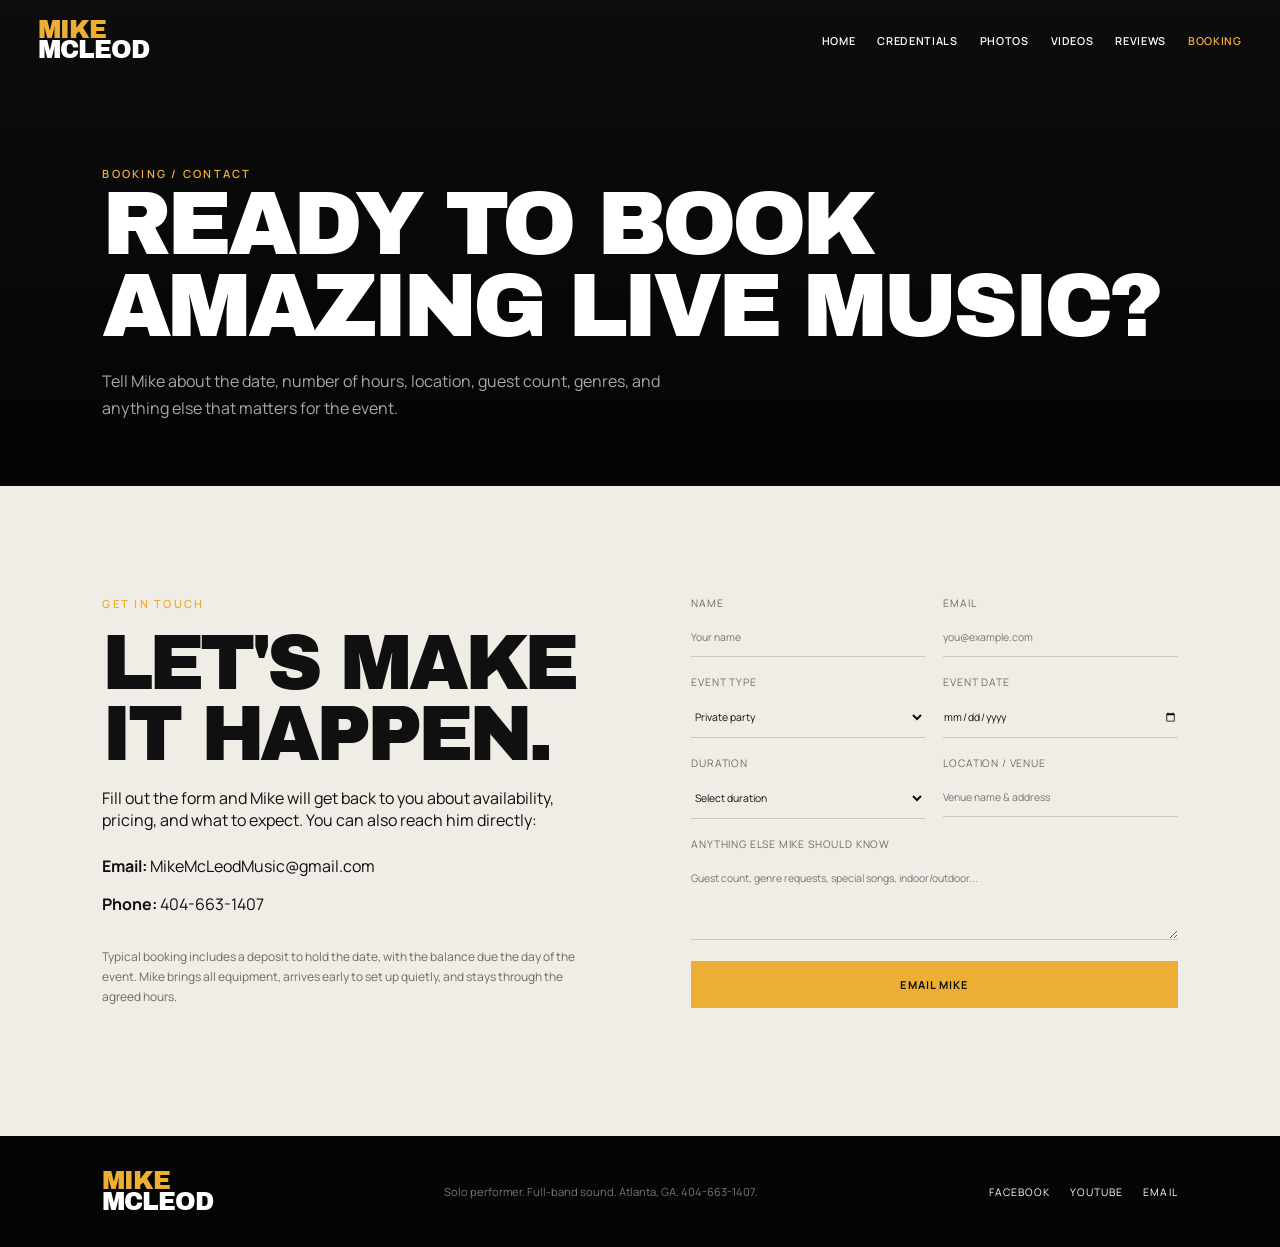
==== booking.html @ 727ded47 "Initial commit — Mike McLeod Music demo site Multi-page static site: Home, Credentials, Photos, Vide" ====
<!DOCTYPE html>
<html lang="en">
<head>
  <meta charset="UTF-8">
  <meta name="viewport" content="width=device-width, initial-scale=1.0">
  <meta name="description" content="Book Mike McLeod Music for your Atlanta wedding, private party, corporate event, or venue performance. Contact Mike directly to check availability.">
  <title>Booking | Mike McLeod Music</title>
  <link rel="preconnect" href="https://fonts.googleapis.com">
  <link rel="preconnect" href="https://fonts.gstatic.com" crossorigin>
  <link href="https://fonts.googleapis.com/css2?family=Archivo+Black&family=Manrope:wght@400;500;600;700&display=swap" rel="stylesheet">
  <link rel="stylesheet" href="styles.css">
</head>
<body>
  <header class="site-header">
    <a class="logo" href="index.html"><span>Mike</span> McLeod</a>
    <button class="menu-button" type="button" aria-label="Open menu" aria-expanded="false">
      <span></span><span></span><span></span>
    </button>
    <nav>
      <a href="index.html">Home</a>
      <a href="credentials.html">Credentials</a>
      <a href="photos.html">Photos</a>
      <a href="videos.html">Videos</a>
      <a href="reviews.html">Reviews</a>
      <a class="nav-cta" href="booking.html">Booking</a>
    </nav>
  </header>

  <main>
    <div class="page-hero" style="background-image: linear-gradient(to bottom, rgba(0,0,0,0.2) 0%, rgba(0,0,0,0.75) 100%), url('https://mikemcleodmusic.com/wp-content/uploads/2023/11/main.jpg'); background-size: cover; background-position: center 20%;">
      <p class="eyebrow">Booking / Contact</p>
      <h1>Ready to book amazing live music?</h1>
      <p>Tell Mike about the date, number of hours, location, guest count, genres, and anything else that matters for the event.</p>
    </div>

    <section class="booking section" id="booking">
      <div>
        <p class="eyebrow">Get in touch</p>
        <h2>Let's make it happen.</h2>
        <p>Fill out the form and Mike will get back to you about availability, pricing, and what to expect. You can also reach him directly:</p>
        <p style="margin-top:24px;"><strong>Email:</strong> <a href="mailto:MikeMcLeodMusic@gmail.com">MikeMcLeodMusic@gmail.com</a></p>
        <p><strong>Phone:</strong> <a href="tel:4046631407">404-663-1407</a></p>
        <p style="margin-top:32px;color:var(--muted);font-size:.75rem;line-height:1.7;">Typical booking includes a deposit to hold the date, with the balance due the day of the event. Mike brings all equipment, arrives early to set up quietly, and stays through the agreed hours.</p>
      </div>
      <form>
        <label>Name<input required type="text" placeholder="Your name"></label>
        <label>Email<input required type="email" placeholder="you@example.com"></label>
        <label>Event type<select><option>Private party</option><option>Wedding</option><option>Corporate event</option><option>Venue performance</option><option>Other</option></select></label>
        <label>Event date<input type="date"></label>
        <label>Duration<select><option value="">Select duration</option><option>1 hour</option><option>2 hours</option><option>3 hours</option><option>4 hours</option><option>5 hours</option><option>6+ hours</option></select></label>
        <label>Location / Venue<input type="text" placeholder="Venue name &amp; address"></label>
        <label class="full">Anything else Mike should know<textarea rows="4" placeholder="Guest count, genre requests, special songs, indoor/outdoor..."></textarea></label>
        <button class="button primary full" type="submit">Email Mike</button>
        <p class="form-message full" aria-live="polite"></p>
      </form>
    </section>
  </main>

  <footer>
    <a class="logo" href="index.html"><span>Mike</span> McLeod</a>
    <p>Solo performer. Full-band sound. Atlanta, GA. 404-663-1407.</p>
    <div><a href="http://facebook.com/MikeMcLeodMusic" target="_blank" rel="noreferrer">Facebook</a><a href="http://www.youtube.com/@MikeMcLeodMusic" target="_blank" rel="noreferrer">YouTube</a><a href="mailto:MikeMcLeodMusic@gmail.com">Email</a></div>
  </footer>
  <script src="script.js"></script>
</body>
</html>
---- styles.css ----
:root {
  --cream: #f0ede7;
  --paper: #f8f6f1;
  --ink: #101010;
  --muted: #6d6b67;
  --rust: #edae36;
  --line: rgba(16, 16, 16, 0.16);
}

* { box-sizing: border-box; }
html { scroll-behavior: auto; }
body { margin: 0; color: var(--ink); background: var(--paper); font-family: "Manrope", sans-serif; }
a { color: inherit; text-decoration: none; }
button, input, select, textarea { font: inherit; }
h1, h2, .logo, .album-title, .release-copy h2 { font-family: "Archivo Black", sans-serif; font-weight: 400; text-transform: uppercase; }
h3 { font-family: "Manrope", sans-serif; }
.site-header { position: fixed; z-index: 100; top: 0; left: 0; width: 100%; display: flex; align-items: center; justify-content: space-between; padding: 20px 3vw; color: white; transition: background-color .3s ease, padding .3s ease, backdrop-filter .3s ease; }
.site-header.scrolled { background: rgba(10,10,10,.95); backdrop-filter: blur(12px); padding-top: 13px; padding-bottom: 13px; }
.logo { display: flex; flex-direction: column; font-size: 1.55rem; line-height: .82; letter-spacing: -.04em; }
.logo span { color: var(--rust); }
nav { display: flex; align-items: center; flex-wrap: nowrap; gap: 22px; font-size: .68rem; font-weight: 600; letter-spacing: .06em; text-transform: uppercase; }
.nav-cta { color: var(--rust); }
.site-header nav a.active { color: var(--rust) !important; border-bottom: 2px solid var(--rust); padding-bottom: 2px; }
.menu-button { display: none; padding: 6px; border: 0; background: none; }
.menu-button span { display: block; width: 24px; height: 1px; margin: 5px; background: white; }
.hero { min-height: 100vh; position: relative; display: flex; align-items: end; padding: 140px 5vw 80px; overflow: hidden; color: white; background: #0b0b0b; }
.hero-video { position: absolute; z-index: 0; inset: 0; width: 100%; height: 100%; object-fit: cover; object-position: center; }
.hero-youtube { position: absolute; z-index: 0; top: 50%; left: 50%; width: 100vw; height: 56.25vw; min-width: 177.78vh; min-height: 100vh; border: 0; transform: translate(-50%, -50%); pointer-events: none; }
.hero-overlay { position: absolute; z-index: 1; inset: 0; background: linear-gradient(0deg, rgba(0,0,0,.82) 0%, rgba(0,0,0,.32) 50%, rgba(0,0,0,.55) 100%); pointer-events: none; }
.hero-content { position: relative; z-index: 2; max-width: 680px; }
.hero-wordmark { position: absolute; z-index: 2; top: 96px; left: 50%; display: flex; align-items: baseline; color: var(--rust); font-family: "Archivo Black", sans-serif; font-size: clamp(3.2rem, 8.5vw, 8.4rem); line-height: .75; letter-spacing: -.08em; text-transform: uppercase; transform: translateX(-50%); white-space: nowrap; }
.hero-wordmark span { color: #f5e496; font-size: .55em; transform: translateY(-.55em); }
.hero-wordmark strong { font-weight: 400; }
.eyebrow { margin: 0 0 18px; color: var(--rust); font-size: .7rem; font-weight: 600; letter-spacing: .2em; text-transform: uppercase; }
.hero .eyebrow { color: var(--rust); }
h1 { max-width: 650px; margin: 0 0 24px; font-size: clamp(2.8rem, 6vw, 6.3rem); line-height: .92; letter-spacing: -.055em; }
.button { display: inline-flex; justify-content: center; padding: 15px 24px; border: 1px solid transparent; cursor: pointer; text-transform: uppercase; letter-spacing: .1em; font-size: .68rem; font-weight: 700; }
.primary { color: var(--ink); background: var(--rust); }
.outline-dark { border-color: var(--ink); color: var(--ink); }
.text-link { font-size: .75rem; font-weight: 600; letter-spacing: .1em; text-transform: uppercase; }
.play-icon { display: inline-grid; width: 33px; height: 33px; margin-right: 8px; place-items: center; border: 1px solid currentColor; border-radius: 50%; font-size: .55rem; }
.scroll-hint { position: absolute; right: 4vw; bottom: 35px; color: rgba(255,255,255,.65); font-size: .65rem; letter-spacing: .18em; text-transform: uppercase; }
.scroll-hint span { margin-left: 10px; }
.section { padding: 110px 8vw; }
.release { display: grid; grid-template-columns: 1.2fr .8fr; gap: 7vw; align-items: center; background: var(--paper); }
.release-art { position: relative; min-height: 610px; overflow: hidden; background: #dedbd4; }
.album-card { position: absolute; overflow: hidden; background: #aaa; box-shadow: 0 20px 50px rgba(0,0,0,.18); }
.album-card img { width: 100%; height: 100%; object-fit: cover; filter: saturate(.7); }
.album-one { left: 5%; bottom: -5%; width: 48%; height: 72%; transform: rotate(-4deg); }
.album-two { right: 4%; top: 8%; width: 42%; height: 65%; transform: rotate(4deg); }
.album-title { position: absolute; z-index: 2; top: 35px; left: 35px; display: flex; flex-direction: column; color: var(--ink); font-size: clamp(2.7rem, 6vw, 6.2rem); line-height: .78; letter-spacing: -.08em; }
.album-title span { font-size: .4em; }
.album-title strong { color: var(--rust); font-weight: 400; }
.album-title small { margin-top: 18px; font-family: "Manrope", sans-serif; font-size: .11em; font-weight: 700; letter-spacing: .18em; text-transform: uppercase; }
.release-copy h2 { font-size: clamp(4rem, 8vw, 8rem); line-height: .82; letter-spacing: -.08em; }
.release-copy > p:not(.eyebrow) { max-width: 540px; color: var(--muted); line-height: 1.8; }
.release-actions { display: flex; gap: 10px; margin: 30px 0 55px; }
.newsletter { display: block; padding-top: 28px; border-top: 1px solid var(--line); }
.newsletter > span { display: block; font-size: 1.35rem; font-weight: 700; letter-spacing: .08em; text-transform: uppercase; }
.newsletter > p { margin: 8px 0 20px; color: var(--muted); font-size: .75rem; }
.newsletter > div { display: grid; grid-template-columns: 1fr auto; }
.newsletter input { margin: 0; padding: 13px 0; }
.newsletter button { border: 1px solid var(--rust); padding: 0 18px; color: var(--ink); background: transparent; cursor: pointer; font-size: .65rem; font-weight: 700; letter-spacing: .1em; text-transform: uppercase; }
.newsletter .newsletter-message { margin-bottom: 0; color: #96701e; }
.about { display: grid; grid-template-columns: 1fr 3fr; gap: 40px; background: var(--cream); }
.section-label { color: var(--muted); font-size: .65rem; letter-spacing: .15em; }
.about-copy { max-width: 900px; }
h2 { margin: 0; max-width: 850px; font-size: clamp(3rem, 6vw, 5.8rem); line-height: .92; letter-spacing: -.055em; }
.about-copy > p:not(.eyebrow) { max-width: 650px; margin: 30px 0; color: var(--muted); line-height: 1.85; }
.stats { display: grid; grid-template-columns: repeat(3, 1fr); margin-top: 55px; padding-top: 30px; border-top: 1px solid var(--line); gap: 20px; }
.stats strong, .stats span { display: block; }
.stats strong { font-family: "Archivo Black", sans-serif; font-size: 2.1rem; font-weight: 400; }
.stats span { color: var(--muted); font-size: .72rem; }
.setlist-section { background: var(--paper); padding: 110px 8vw; }
.setlist-header { display: flex; align-items: flex-end; justify-content: space-between; margin-bottom: 40px; }
.setlist-header h2 { font-size: clamp(1.6rem, 2.5vw, 2.4rem); }
.setlist-columns { display: grid; grid-template-columns: 1fr 1fr; gap: 0 60px; }
.setlist-group { border-top: 2px solid var(--ink); }
.setlist-genre-label { font-family: "Archivo Black", sans-serif; font-size: .62rem; letter-spacing: .16em; text-transform: uppercase; color: var(--rust); padding: 16px 0 14px; border-bottom: 1px solid var(--line); }
.setlist-rows { list-style: none; margin: 0; padding: 0; }
.setlist-rows li { display: flex; align-items: center; justify-content: space-between; gap: 16px; padding: 10px 0; border-bottom: 1px solid var(--line); transition: background .15s; }
.setlist-rows li:hover .sl-title { color: var(--rust); }
.sl-num { display: none; }
.sl-title { font-size: .84rem; font-weight: 600; color: var(--ink); transition: color .15s; }
.sl-artist { font-size: .72rem; color: var(--muted); text-align: right; flex-shrink: 0; }
.section-heading { display: flex; align-items: end; justify-content: space-between; margin-bottom: 50px; }
.track-list { border-top: 1px solid var(--line); }
.track { display: grid; grid-template-columns: auto 1fr auto; align-items: center; gap: 20px; padding: 24px 8px; border-bottom: 1px solid var(--line); }
.track-play { width: 45px; height: 45px; border: 1px solid var(--line); border-radius: 50%; background: transparent; color: var(--rust); cursor: pointer; }
.track span { color: var(--rust); font-size: .6rem; letter-spacing: .15em; text-transform: uppercase; }
.track h3 { margin: 4px 0 0; font-size: 1.15rem; text-transform: uppercase; }
.track time { color: var(--muted); font-size: .75rem; }
.track.playing { color: var(--rust); }
.track.loading { opacity: .55; }
.music-note { display: flex; align-items: baseline; gap: 18px; margin-top: 24px; color: var(--muted); font-size: .7rem; }
.music-note span { flex: 0 0 auto; color: var(--rust); font-weight: 600; letter-spacing: .12em; text-transform: uppercase; }
.music-note p { margin: 0; }
.gallery { background: var(--cream); }
.section-intro { max-width: 390px; margin: 0; color: var(--muted); font-size: .78rem; line-height: 1.8; }
.photo-grid { display: grid; grid-template-columns: repeat(4, 1fr); grid-auto-rows: 260px; gap: 12px; grid-auto-flow: dense; }
.photo-grid figure { position: relative; overflow: hidden; margin: 0; background: #d7cfc3; }
.photo-grid .photo-wide { grid-column: span 2; }
.photo-grid .photo-tall { grid-row: span 2; }
.photo-grid img { width: 100%; height: 100%; object-fit: cover; filter: saturate(.75); transition: transform .5s ease, filter .5s ease; }
.photo-grid figure:hover img { transform: scale(1.035); filter: saturate(1); }
.photo-grid figcaption { position: absolute; right: 12px; bottom: 12px; left: 12px; padding: 10px 12px; color: white; background: rgba(25,23,21,.58); backdrop-filter: blur(8px); font-size: .62rem; letter-spacing: .08em; text-transform: uppercase; }
.videos { color: white; background: #25221f; }
.videos .eyebrow { color: #e2a793; }
.video-grid { display: grid; grid-template-columns: repeat(2, 1fr); gap: 28px; }
.video-embed { position: relative; overflow: hidden; aspect-ratio: 16 / 9; margin-bottom: 18px; background: #161412; }
.video-embed iframe { position: absolute; inset: 0; width: 100%; height: 100%; border: 0; }
.video-grid span { color: #e2a793; font-size: .62rem; letter-spacing: .14em; text-transform: uppercase; }
.video-grid h3 { margin: 6px 0 0; font-size: 1.8rem; }
.video-note { margin: 30px 0 0; color: rgba(255,255,255,.5); font-size: .7rem; }
.shows { color: white; background: #101010; }
.shows .eyebrow { color: #e2a793; }
.show-list { border-top: 1px solid rgba(255,255,255,.15); }
.show-list article { display: grid; grid-template-columns: 85px 1fr auto; align-items: center; gap: 20px; padding: 26px 0; border-bottom: 1px solid rgba(255,255,255,.15); }
.show-list time { color: #e2a793; font-size: .62rem; letter-spacing: .15em; text-align: center; }
.show-list time strong { display: block; font-family: "Archivo Black", sans-serif; font-size: 2rem; font-weight: 400; line-height: .8; }
.show-list h3 { margin: 0 0 5px; font-size: 1rem; text-transform: uppercase; }
.show-list p { margin: 0; color: rgba(255,255,255,.55); font-size: .75rem; }
.show-list a { padding: 11px 18px; border: 1px solid rgba(255,255,255,.3); border-radius: 99px; font-size: .65rem; letter-spacing: .1em; text-transform: uppercase; }
.booking { display: grid; grid-template-columns: 1fr 1fr; gap: 8vw; background: var(--cream); }
.booking > div > p:last-child { max-width: 480px; color: var(--muted); line-height: 1.7; }
form { display: grid; grid-template-columns: 1fr 1fr; gap: 18px; }
label { color: var(--muted); font-size: .65rem; letter-spacing: .08em; text-transform: uppercase; }
input, select, textarea { width: 100%; margin-top: 8px; padding: 12px 0; border: 0; border-bottom: 1px solid var(--line); border-radius: 0; outline: none; background: transparent; color: var(--ink); }
textarea { resize: vertical; }
.full { grid-column: 1 / -1; }
.form-message { margin: 0; color: var(--rust); font-size: .75rem; }
footer { display: flex; align-items: center; justify-content: space-between; padding: 35px 8vw; color: white; background: #050505; }
footer p { color: rgba(255,255,255,.45); font-size: .7rem; }
footer div { display: flex; gap: 20px; font-size: .65rem; letter-spacing: .1em; text-transform: uppercase; }

/* ── Scroll reveal ──────────────────────────────────────── */
.reveal { opacity: 0; transform: translateY(30px); transition: opacity 0.65s ease, transform 0.65s ease; }
.reveal.revealed { opacity: 1; transform: translateY(0); }

/* ── Logo stagger ───────────────────────────────────────── */
.logo-cell { opacity: 0; transform: scale(0.9); transition: opacity 0.4s ease, transform 0.4s ease, box-shadow 0.3s ease; }
.logo-cell.logo-in { opacity: 1; transform: scale(1); }

/* ── Interior pages ─────────────────────────────────────── */
.page-hero { background: var(--ink); color: white; min-height: 36vh; display: flex; flex-direction: column; justify-content: flex-end; padding: 9rem 8vw 4rem; }
.page-hero .eyebrow { color: var(--rust); }
.page-hero h1 { color: white; max-width: none; margin: 0; font-size: clamp(3rem, 7vw, 7rem); }
.page-hero p { max-width: 600px; margin: 20px 0 0; color: rgba(255,255,255,.65); line-height: 1.7; }

/* ── Credentials page ───────────────────────────────────── */
.creds-logos { background: var(--paper); }
.creds-logos h2 { margin-bottom: 50px; }
.logo-grid { display: grid; grid-template-columns: repeat(5, 1fr); gap: 16px; margin-top: 50px; }
.logo-cell { display: flex; align-items: center; justify-content: center; padding: 28px 20px; background: white; border-radius: 12px; box-shadow: 0 2px 12px rgba(0,0,0,.07); text-decoration: none; }
.logo-cell:hover { box-shadow: 0 6px 24px rgba(0,0,0,.13); }
.logo-cell img { width: 100%; max-width: 150px; max-height: 80px; object-fit: contain; }
.logo-cell span { font-size: .7rem; font-weight: 700; text-align: center; color: var(--muted); line-height: 1.5; padding: 0 8px; }
.logo-grid.venues .logo-cell { padding: 18px 14px; }
.logo-grid.venues .logo-cell img { max-width: 180px; max-height: 68px; }
.logo-grid.gs .logo-cell { transition: transform .25s ease, box-shadow .25s ease; }
.logo-grid.gs .logo-cell:hover { transform: translateY(-4px); box-shadow: 0 10px 28px rgba(0,0,0,.14); }
.logo-grid.gs .logo-cell img { filter: grayscale(1); opacity: .65; transition: filter .3s ease, opacity .3s ease; }
.logo-grid.gs .logo-cell:hover img { filter: grayscale(0); opacity: 1; }
.badges { display: flex; flex-wrap: wrap; gap: 14px; margin-top: 28px; }
.badge { display: inline-flex; align-items: center; gap: 10px; padding: 14px 22px; border: 1px solid var(--line); background: var(--cream); font-size: .7rem; font-weight: 700; letter-spacing: .1em; text-transform: uppercase; color: var(--ink); }
.badge strong { color: var(--rust); }
.reviews-dark { background: #101010; color: white; }
.reviews-dark h2 { color: white; }
.reviews-dark .eyebrow { color: var(--rust); }
.review-grid { display: grid; grid-template-columns: repeat(auto-fill, minmax(320px, 1fr)); gap: 24px; margin-top: 50px; }
.review-card { padding: 34px 32px; background: rgba(255,255,255,.06); border-top: 2px solid var(--rust); }
.review-card p { margin: 0 0 22px; color: rgba(255,255,255,.78); line-height: 1.8; font-size: .9rem; }
.review-card cite { display: flex; flex-direction: column; gap: 4px; color: rgba(255,255,255,.45); font-size: .65rem; letter-spacing: .12em; text-transform: uppercase; font-style: normal; }
.review-card cite strong { color: white; font-size: .78rem; }
.stars { color: var(--rust); font-size: .85rem; margin-bottom: 16px; letter-spacing: 2px; }

@media (max-width: 780px) {
  .site-header { padding: 14px 20px; }
  .site-header .logo { display: none; }
  .menu-button { z-index: 10; width: 44px; height: 38px; display: block; padding: 7px; margin-left: auto; background: rgba(0,0,0,.45); backdrop-filter: blur(8px); }
  nav { display: none; position: absolute; top: 66px; left: 20px; right: 20px; width: auto; flex-direction: column; padding: 25px; background: #101010; z-index: 200; }
  nav.open { display: flex; }
  .hero { min-height: 92svh; padding: 140px 22px 60px; }
  .hero-content { width: 100%; min-width: 0; max-width: 100%; }
  .hero-wordmark { top: 80px; font-size: clamp(2.7rem, 13vw, 3.7rem); }
  .hero-video { width: 100%; height: 100%; object-fit: cover; object-position: center; }
  .hero-youtube { width: 177.78svh; height: 100svh; min-width: 100vw; min-height: 56.25vw; }
  h1 { max-width: 310px; font-size: 2.7rem; line-height: .93; }
  .scroll-hint { display: none; }
  .section { padding: 75px 22px; }
  .gallery { padding-top: 35px; }
  .release, .about, .booking { grid-template-columns: 1fr; }
  .setlist-section { padding: 75px 22px; }
  .setlist-header { align-items: flex-start; flex-direction: column; gap: 20px; }
  .setlist-columns { grid-template-columns: 1fr; gap: 0; }
  .setlist-group + .setlist-group { margin-top: 40px; }
  .release-art { min-height: 430px; }
  .album-title { top: 25px; left: 20px; font-size: 3.7rem; }
  .release-copy h2 { font-size: 4.4rem; }
  .release-actions { margin-bottom: 40px; }
  .section-label { display: none; }
  .stats { grid-template-columns: 1fr; }
  .section-heading { align-items: start; flex-direction: column; gap: 20px; }
  .music-note { align-items: start; flex-direction: column; gap: 7px; }
  .photo-grid { grid-template-columns: 1fr 1fr; grid-auto-rows: 190px; }
  .photo-grid .photo-wide { grid-column: span 2; }
  .photo-grid .photo-tall { grid-row: auto; }
  .video-grid { grid-template-columns: 1fr; }
  .social-icon { width: 36px; height: 36px; }
  .show-list article { grid-template-columns: 55px 1fr; }
  .show-list a { display: none; }
  form { grid-template-columns: 1fr; }
  footer { align-items: start; flex-direction: column; gap: 18px; }
  .page-hero { padding: 7rem 22px 3rem; }
  .logo-grid { grid-template-columns: repeat(3, 1fr); gap: 12px; }
  .review-grid { grid-template-columns: 1fr; }
}
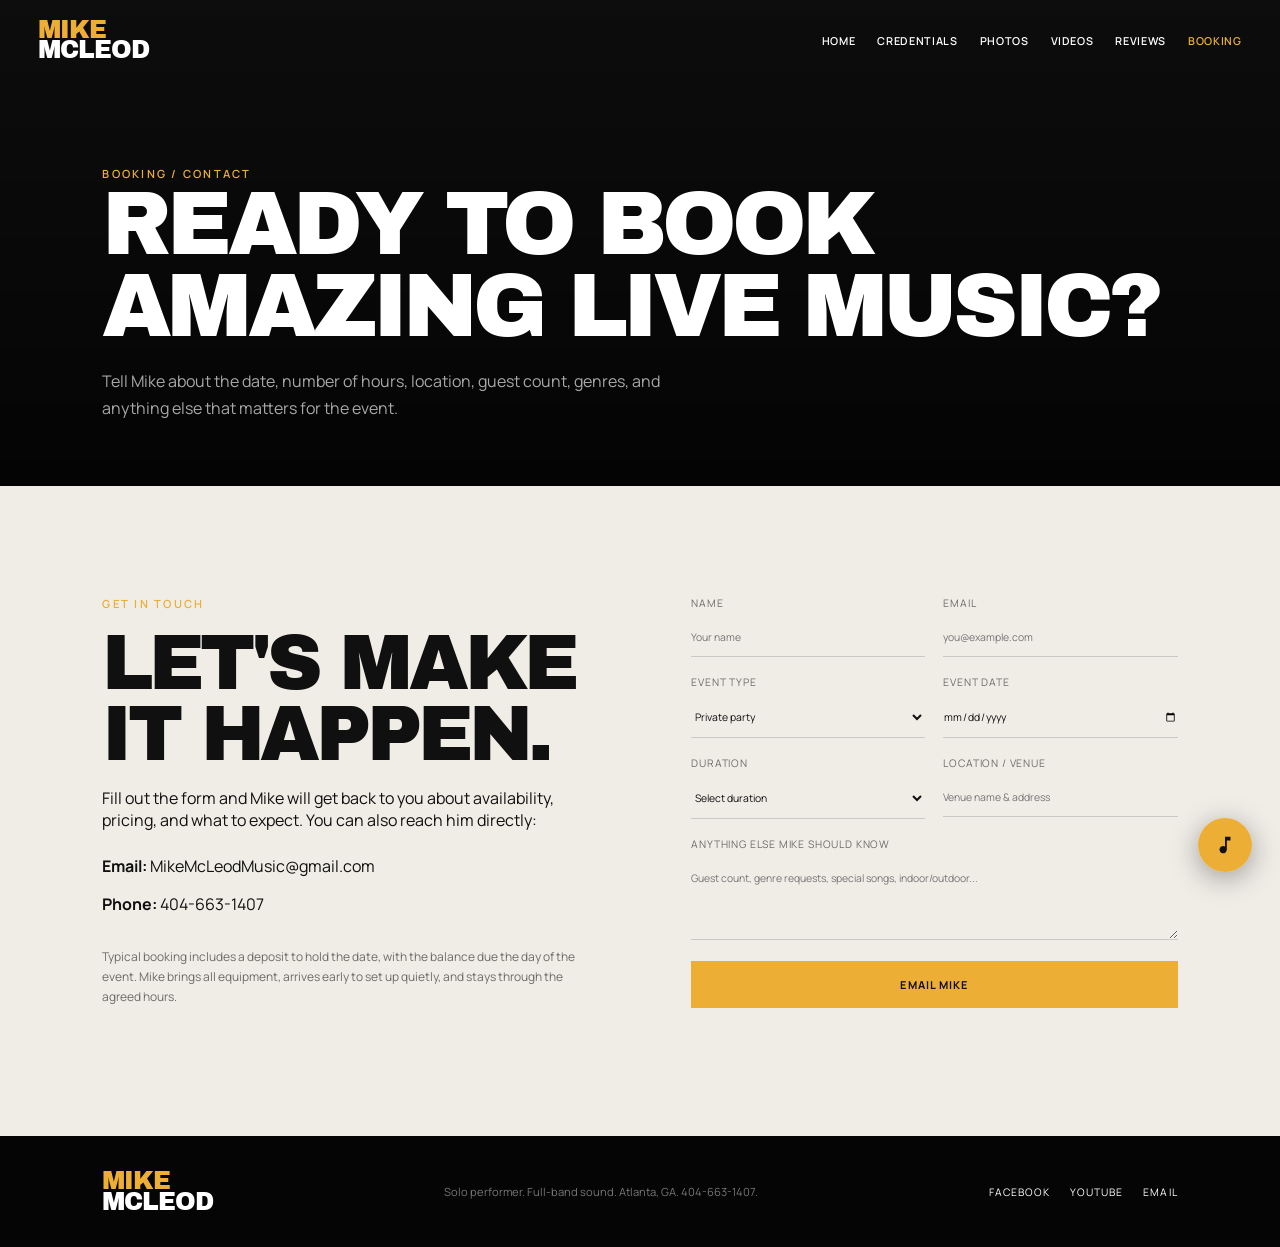
==== commit 848f1e62: "Add full SEO, mobile polish, favicon, and video CTA section - Add favicon.svg, robots.txt, and sitem" ====
--- a/booking.html
+++ b/booking.html
@@ -3,8 +3,74 @@
 <head>
   <meta charset="UTF-8">
   <meta name="viewport" content="width=device-width, initial-scale=1.0">
-  <meta name="description" content="Book Mike McLeod Music for your Atlanta wedding, private party, corporate event, or venue performance. Contact Mike directly to check availability.">
-  <title>Booking | Mike McLeod Music</title>
+  <meta name="theme-color" content="#101010">
+  <link rel="icon" type="image/svg+xml" href="favicon.svg">
+
+  <!-- Primary Meta -->
+  <title>Book Mike McLeod Music | Atlanta Event Musician</title>
+  <meta name="description" content="Book Mike McLeod for your Atlanta wedding, corporate event, or private party. Contact directly at MikeMcLeodMusic@gmail.com or call 404-663-1407 to check availability.">
+  <meta name="robots" content="index, follow">
+  <meta name="author" content="Mike McLeod">
+  <link rel="canonical" href="https://mikemcleodmusic.com/booking/">
+
+  <!-- Geo -->
+  <meta name="geo.region" content="US-GA">
+  <meta name="geo.placename" content="Atlanta, Georgia">
+
+  <!-- Open Graph -->
+  <meta property="og:type" content="website">
+  <meta property="og:site_name" content="Mike McLeod Music">
+  <meta property="og:locale" content="en_US">
+  <meta property="og:url" content="https://mikemcleodmusic.com/booking/">
+  <meta property="og:title" content="Book Mike McLeod Music | Atlanta Event Musician">
+  <meta property="og:description" content="Book live music for your Atlanta wedding, corporate event, or private party. Solo performer with a full-band sound. Call 404-663-1407 to check availability.">
+  <meta property="og:image" content="https://mikemcleodmusic.com/wp-content/uploads/2023/11/main.jpg">
+  <meta property="og:image:width" content="1200">
+  <meta property="og:image:height" content="800">
+  <meta property="og:image:alt" content="Mike McLeod performing live at an Atlanta event">
+
+  <!-- Twitter Card -->
+  <meta name="twitter:card" content="summary_large_image">
+  <meta name="twitter:title" content="Book Mike McLeod Music | Atlanta Event Musician">
+  <meta name="twitter:description" content="Book live music for your Atlanta wedding, corporate event, or private party. Call 404-663-1407 to check availability.">
+  <meta name="twitter:image" content="https://mikemcleodmusic.com/wp-content/uploads/2023/11/main.jpg">
+
+  <!-- JSON-LD -->
+  <script type="application/ld+json">
+  {
+    "@context": "https://schema.org",
+    "@type": "LocalBusiness",
+    "name": "Mike McLeod Music",
+    "url": "https://mikemcleodmusic.com",
+    "image": "https://mikemcleodmusic.com/wp-content/uploads/2023/11/main.jpg",
+    "description": "Professional solo live event musician available for Atlanta weddings, corporate events, private parties, and venue performances.",
+    "telephone": "+14046631407",
+    "email": "MikeMcLeodMusic@gmail.com",
+    "address": {
+      "@type": "PostalAddress",
+      "addressLocality": "Atlanta",
+      "addressRegion": "GA",
+      "addressCountry": "US"
+    },
+    "areaServed": {
+      "@type": "State",
+      "name": "Georgia"
+    },
+    "contactPoint": {
+      "@type": "ContactPoint",
+      "telephone": "+14046631407",
+      "email": "MikeMcLeodMusic@gmail.com",
+      "contactType": "booking",
+      "areaServed": "US",
+      "availableLanguage": "English"
+    },
+    "priceRange": "$$",
+    "sameAs": [
+      "https://www.facebook.com/MikeMcLeodMusic",
+      "https://www.youtube.com/@MikeMcLeodMusic"
+    ]
+  }
+  </script>
   <link rel="preconnect" href="https://fonts.googleapis.com">
   <link rel="preconnect" href="https://fonts.gstatic.com" crossorigin>
   <link href="https://fonts.googleapis.com/css2?family=Archivo+Black&family=Manrope:wght@400;500;600;700&display=swap" rel="stylesheet">
@@ -59,7 +125,7 @@
   <footer>
     <a class="logo" href="index.html"><span>Mike</span> McLeod</a>
     <p>Solo performer. Full-band sound. Atlanta, GA. 404-663-1407.</p>
-    <div><a href="http://facebook.com/MikeMcLeodMusic" target="_blank" rel="noreferrer">Facebook</a><a href="http://www.youtube.com/@MikeMcLeodMusic" target="_blank" rel="noreferrer">YouTube</a><a href="mailto:MikeMcLeodMusic@gmail.com">Email</a></div>
+    <div><a href="http://facebook.com/MikeMcLeodMusic" target="_blank" rel="noopener noreferrer">Facebook</a><a href="http://www.youtube.com/@MikeMcLeodMusic" target="_blank" rel="noopener noreferrer">YouTube</a><a href="mailto:MikeMcLeodMusic@gmail.com">Email</a></div>
   </footer>
   <script src="script.js"></script>
 </body>
--- a/styles.css
+++ b/styles.css
@@ -36,6 +36,8 @@
 h1 { max-width: 650px; margin: 0 0 24px; font-size: clamp(2.8rem, 6vw, 6.3rem); line-height: .92; letter-spacing: -.055em; }
 .button { display: inline-flex; justify-content: center; padding: 15px 24px; border: 1px solid transparent; cursor: pointer; text-transform: uppercase; letter-spacing: .1em; font-size: .68rem; font-weight: 700; }
 .primary { color: var(--ink); background: var(--rust); }
+.outline { border-color: rgba(255,255,255,.7); color: white; transition: background .2s ease, border-color .2s ease; }
+.outline:hover { background: rgba(255,255,255,.1); border-color: white; }
 .outline-dark { border-color: var(--ink); color: var(--ink); }
 .text-link { font-size: .75rem; font-weight: 600; letter-spacing: .1em; text-transform: uppercase; }
 .play-icon { display: inline-grid; width: 33px; height: 33px; margin-right: 8px; place-items: center; border: 1px solid currentColor; border-radius: 50%; font-size: .55rem; }
@@ -112,6 +114,12 @@
 .video-grid span { color: #e2a793; font-size: .62rem; letter-spacing: .14em; text-transform: uppercase; }
 .video-grid h3 { margin: 6px 0 0; font-size: 1.8rem; }
 .video-note { margin: 30px 0 0; color: rgba(255,255,255,.5); font-size: .7rem; }
+.video-cta { background: var(--ink); color: white; padding: 90px 8vw; border-top: 1px solid rgba(255,255,255,.08); }
+.video-cta-inner { max-width: 720px; }
+.video-cta .eyebrow { color: var(--rust); }
+.video-cta h2 { color: white; font-size: clamp(2rem, 4vw, 3.4rem); margin: 12px 0 24px; line-height: 1.05; }
+.video-cta p { color: rgba(255,255,255,.7); line-height: 1.7; margin: 0 0 32px; max-width: 620px; }
+.video-cta-buttons { display: flex; gap: 14px; flex-wrap: wrap; }
 .shows { color: white; background: #101010; }
 .shows .eyebrow { color: #e2a793; }
 .show-list { border-top: 1px solid rgba(255,255,255,.15); }
@@ -137,9 +145,55 @@
 .reveal { opacity: 0; transform: translateY(30px); transition: opacity 0.65s ease, transform 0.65s ease; }
 .reveal.revealed { opacity: 1; transform: translateY(0); }
 
-/* ── Logo stagger ───────────────────────────────────────── */
+/* ── Logo stagger + glow ────────────────────────────────── */
 .logo-cell { opacity: 0; transform: scale(0.9); transition: opacity 0.4s ease, transform 0.4s ease, box-shadow 0.3s ease; }
 .logo-cell.logo-in { opacity: 1; transform: scale(1); }
+.logo-cell.logo-glow { animation: logoPop 0.5s ease forwards; }
+@keyframes logoPop { 0% { box-shadow: 0 0 0 0 rgba(237,174,54,.5); } 60% { box-shadow: 0 0 0 10px rgba(237,174,54,0); } 100% { box-shadow: 0 2px 12px rgba(0,0,0,.07); } }
+
+/* ── Lightbox ───────────────────────────────────────────── */
+.lightbox { position: fixed; inset: 0; z-index: 1000; background: rgba(0,0,0,.92); display: flex; align-items: center; justify-content: center; opacity: 0; pointer-events: none; transition: opacity 0.3s ease; }
+.lightbox.open { opacity: 1; pointer-events: all; }
+.lightbox-content { position: relative; max-width: 90vw; max-height: 88vh; display: flex; flex-direction: column; align-items: center; }
+.lightbox-content img { max-width: 90vw; max-height: 80vh; object-fit: contain; display: block; border-radius: 4px; }
+.lightbox-caption { margin-top: 14px; color: rgba(255,255,255,.65); font-size: .72rem; letter-spacing: .1em; text-transform: uppercase; }
+.lb-close { position: fixed; top: 24px; right: 28px; background: none; border: none; color: white; font-size: 2rem; cursor: pointer; opacity: .7; transition: opacity .2s; line-height: 1; }
+.lb-close:hover { opacity: 1; }
+.lb-prev, .lb-next { position: fixed; top: 50%; transform: translateY(-50%); background: rgba(255,255,255,.1); border: 1px solid rgba(255,255,255,.2); color: white; font-size: 1.4rem; width: 48px; height: 48px; cursor: pointer; display: flex; align-items: center; justify-content: center; border-radius: 50%; transition: background .2s; }
+.lb-prev:hover, .lb-next:hover { background: rgba(255,255,255,.22); }
+.lb-prev { left: 20px; }
+.lb-next { right: 20px; }
+
+/* ── Animated stars ─────────────────────────────────────── */
+.star { display: inline-block; opacity: 0; transform: scale(0) rotate(-30deg); transition: opacity 0.35s ease, transform 0.35s ease; }
+.star.lit { opacity: 1; transform: scale(1) rotate(0deg); }
+
+/* ── Form focus underline ───────────────────────────────── */
+label { position: relative; display: block; }
+input, select, textarea { transition: border-color 0.25s ease; }
+input:focus, select:focus, textarea:focus { border-bottom-color: var(--rust); }
+
+/* ── Floating pill button ───────────────────────────────── */
+.float-pill { position: fixed; bottom: 28px; right: 28px; z-index: 500; display: flex; align-items: center; border-radius: 100px; overflow: hidden; box-shadow: 0 6px 28px rgba(0,0,0,.35); }
+.float-pill-expand { display: flex; align-items: center; max-width: 0; overflow: hidden; transition: max-width 0.45s cubic-bezier(0.4, 0, 0.2, 1); white-space: nowrap; }
+.float-pill:hover .float-pill-expand { max-width: 420px; }
+.float-call-link, .float-book-link { display: flex; align-items: center; gap: 9px; padding: 15px 20px; text-decoration: none; font-family: "Manrope", sans-serif; font-size: .7rem; font-weight: 700; letter-spacing: .08em; text-transform: uppercase; white-space: nowrap; }
+.float-call-link { background: var(--ink); color: #fff; }
+.float-book-link { background: var(--rust); color: #111; }
+.float-sep { width: 1px; height: 22px; background: rgba(255,255,255,.18); flex-shrink: 0; }
+.float-pill-dot { display: flex; align-items: center; justify-content: center; width: 54px; height: 54px; background: var(--rust); color: #111; flex-shrink: 0; }
+@media (max-width: 780px) {
+  .float-pill { bottom: 18px; right: 16px; }
+  .float-pill:hover .float-pill-expand,
+  .float-pill.expanded .float-pill-expand { max-width: 380px; }
+  .float-call-link, .float-book-link { padding: 14px 16px; font-size: .66rem; }
+}
+
+/* ── Song row hover bar ─────────────────────────────────── */
+.setlist-rows li { position: relative; padding-left: 12px; transition: background .15s; }
+.setlist-rows li::before { content: ''; position: absolute; left: 0; top: 50%; transform: translateY(-50%); width: 3px; height: 0; background: var(--rust); border-radius: 2px; transition: height 0.2s ease; }
+.setlist-rows li:hover::before { height: 70%; }
+.setlist-rows li:hover .sl-title { color: var(--rust); }
 
 /* ── Interior pages ─────────────────────────────────────── */
 .page-hero { background: var(--ink); color: white; min-height: 36vh; display: flex; flex-direction: column; justify-content: flex-end; padding: 9rem 8vw 4rem; }
@@ -157,6 +211,7 @@
 .logo-cell span { font-size: .7rem; font-weight: 700; text-align: center; color: var(--muted); line-height: 1.5; padding: 0 8px; }
 .logo-grid.venues .logo-cell { padding: 18px 14px; }
 .logo-grid.venues .logo-cell img { max-width: 180px; max-height: 68px; }
+.logo-grid.venues .logo-cell:last-child { grid-column: 3; }
 .logo-grid.gs .logo-cell { transition: transform .25s ease, box-shadow .25s ease; }
 .logo-grid.gs .logo-cell:hover { transform: translateY(-4px); box-shadow: 0 10px 28px rgba(0,0,0,.14); }
 .logo-grid.gs .logo-cell img { filter: grayscale(1); opacity: .65; transition: filter .3s ease, opacity .3s ease; }
@@ -202,16 +257,19 @@
   .stats { grid-template-columns: 1fr; }
   .section-heading { align-items: start; flex-direction: column; gap: 20px; }
   .music-note { align-items: start; flex-direction: column; gap: 7px; }
-  .photo-grid { grid-template-columns: 1fr 1fr; grid-auto-rows: 190px; }
+  .photo-grid { grid-template-columns: 1fr 1fr; grid-auto-rows: 210px; }
   .photo-grid .photo-wide { grid-column: span 2; }
   .photo-grid .photo-tall { grid-row: auto; }
   .video-grid { grid-template-columns: 1fr; }
+  .video-grid h3 { font-size: 1.35rem; }
   .social-icon { width: 36px; height: 36px; }
   .show-list article { grid-template-columns: 55px 1fr; }
   .show-list a { display: none; }
   form { grid-template-columns: 1fr; }
   footer { align-items: start; flex-direction: column; gap: 18px; }
   .page-hero { padding: 7rem 22px 3rem; }
-  .logo-grid { grid-template-columns: repeat(3, 1fr); gap: 12px; }
+  .logo-grid { grid-template-columns: repeat(2, 1fr); gap: 10px; }
+  .logo-grid.venues .logo-cell:last-child { grid-column: auto; }
   .review-grid { grid-template-columns: 1fr; }
+  .video-cta { padding: 65px 22px; }
 }
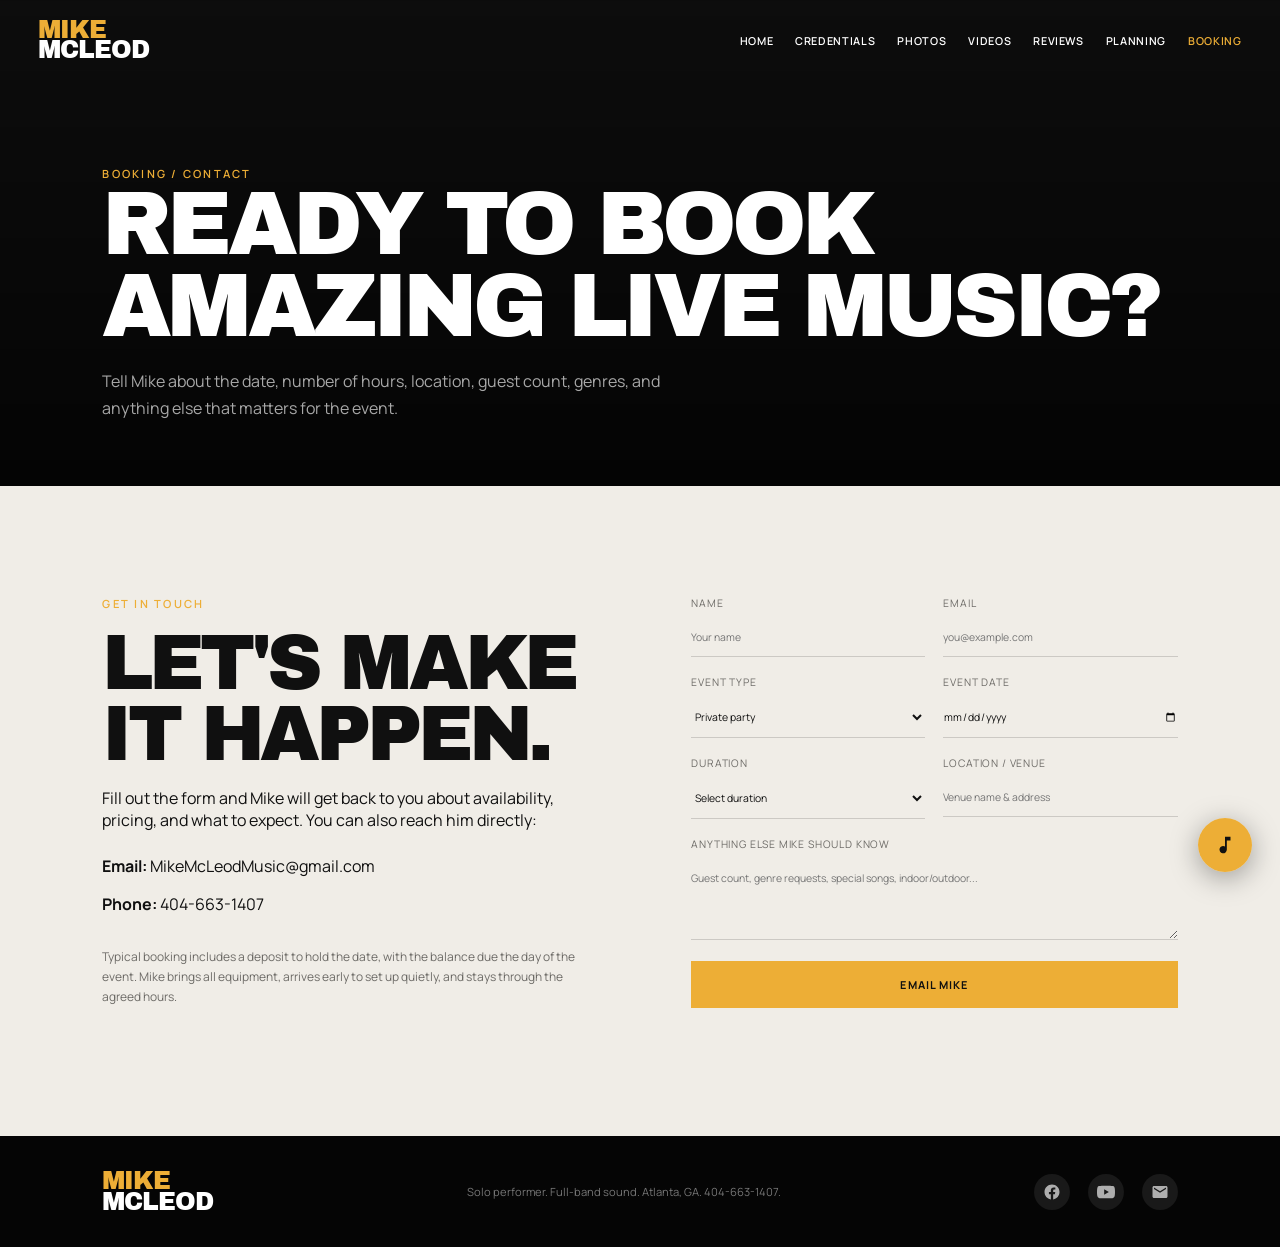
==== commit fed7f547: "Add planning guide page, social media icons in footer, and fix venue logos - Add planning-guide.html" ====
--- a/booking.html
+++ b/booking.html
@@ -88,6 +88,7 @@
       <a href="photos.html">Photos</a>
       <a href="videos.html">Videos</a>
       <a href="reviews.html">Reviews</a>
+      <a href="planning-guide.html">Planning</a>
       <a class="nav-cta" href="booking.html">Booking</a>
     </nav>
   </header>
@@ -125,7 +126,17 @@
   <footer>
     <a class="logo" href="index.html"><span>Mike</span> McLeod</a>
     <p>Solo performer. Full-band sound. Atlanta, GA. 404-663-1407.</p>
-    <div><a href="http://facebook.com/MikeMcLeodMusic" target="_blank" rel="noopener noreferrer">Facebook</a><a href="http://www.youtube.com/@MikeMcLeodMusic" target="_blank" rel="noopener noreferrer">YouTube</a><a href="mailto:MikeMcLeodMusic@gmail.com">Email</a></div>
+    <div class="footer-social">
+      <a href="http://facebook.com/MikeMcLeodMusic" target="_blank" rel="noopener noreferrer" aria-label="Facebook">
+        <svg viewBox="0 0 24 24" xmlns="http://www.w3.org/2000/svg"><path d="M22 12c0-5.523-4.477-10-10-10S2 6.477 2 12c0 4.991 3.657 9.128 8.438 9.878V14.89h-2.54V12h2.54V9.797c0-2.506 1.492-3.89 3.777-3.89 1.094 0 2.238.195 2.238.195v2.46h-1.26c-1.243 0-1.63.771-1.63 1.562V12h2.773l-.443 2.89h-2.33v6.988C18.343 21.128 22 16.991 22 12z"/></svg>
+      </a>
+      <a href="http://www.youtube.com/@MikeMcLeodMusic" target="_blank" rel="noopener noreferrer" aria-label="YouTube">
+        <svg viewBox="0 0 24 24" xmlns="http://www.w3.org/2000/svg"><path d="M23.498 6.186a3.016 3.016 0 0 0-2.122-2.136C19.505 3.545 12 3.545 12 3.545s-7.505 0-9.377.505A3.017 3.017 0 0 0 .502 6.186C0 8.07 0 12 0 12s0 3.93.502 5.814a3.016 3.016 0 0 0 2.122 2.136c1.871.505 9.376.505 9.376.505s7.505 0 9.377-.505a3.015 3.015 0 0 0 2.122-2.136C24 15.93 24 12 24 12s0-3.93-.502-5.814zM9.545 15.568V8.432L15.818 12l-6.273 3.568z"/></svg>
+      </a>
+      <a href="mailto:MikeMcLeodMusic@gmail.com" aria-label="Email">
+        <svg viewBox="0 0 24 24" xmlns="http://www.w3.org/2000/svg"><path d="M20 4H4c-1.1 0-2 .9-2 2v12c0 1.1.9 2 2 2h16c1.1 0 2-.9 2-2V6c0-1.1-.9-2-2-2zm0 4-8 5-8-5V6l8 5 8-5v2z"/></svg>
+      </a>
+    </div>
   </footer>
   <script src="script.js"></script>
 </body>
--- a/styles.css
+++ b/styles.css
@@ -28,9 +28,11 @@
 .hero-youtube { position: absolute; z-index: 0; top: 50%; left: 50%; width: 100vw; height: 56.25vw; min-width: 177.78vh; min-height: 100vh; border: 0; transform: translate(-50%, -50%); pointer-events: none; }
 .hero-overlay { position: absolute; z-index: 1; inset: 0; background: linear-gradient(0deg, rgba(0,0,0,.82) 0%, rgba(0,0,0,.32) 50%, rgba(0,0,0,.55) 100%); pointer-events: none; }
 .hero-content { position: relative; z-index: 2; max-width: 680px; }
-.hero-wordmark { position: absolute; z-index: 2; top: 96px; left: 50%; display: flex; align-items: baseline; color: var(--rust); font-family: "Archivo Black", sans-serif; font-size: clamp(3.2rem, 8.5vw, 8.4rem); line-height: .75; letter-spacing: -.08em; text-transform: uppercase; transform: translateX(-50%); white-space: nowrap; }
+.hero-wordmark { position: absolute; z-index: 2; top: 96px; left: 50%; display: flex; flex-direction: column; align-items: center; color: var(--rust); font-family: "Archivo Black", sans-serif; font-size: clamp(3.2rem, 8.5vw, 8.4rem); line-height: .75; letter-spacing: -.08em; text-transform: uppercase; transform: translateX(-50%); white-space: nowrap; }
+.hero-wordmark-name { display: flex; align-items: baseline; }
 .hero-wordmark span { color: #f5e496; font-size: .55em; transform: translateY(-.55em); }
 .hero-wordmark strong { font-weight: 400; }
+.hero-wordmark-tag { margin-top: .18em; color: #f5e496; font-size: .3em; letter-spacing: .35em; font-weight: 400; }
 .eyebrow { margin: 0 0 18px; color: var(--rust); font-size: .7rem; font-weight: 600; letter-spacing: .2em; text-transform: uppercase; }
 .hero .eyebrow { color: var(--rust); }
 h1 { max-width: 650px; margin: 0 0 24px; font-size: clamp(2.8rem, 6vw, 6.3rem); line-height: .92; letter-spacing: -.055em; }
@@ -80,11 +82,11 @@
 .setlist-group { border-top: 2px solid var(--ink); }
 .setlist-genre-label { font-family: "Archivo Black", sans-serif; font-size: .62rem; letter-spacing: .16em; text-transform: uppercase; color: var(--rust); padding: 16px 0 14px; border-bottom: 1px solid var(--line); }
 .setlist-rows { list-style: none; margin: 0; padding: 0; }
-.setlist-rows li { display: flex; align-items: center; justify-content: space-between; gap: 16px; padding: 10px 0; border-bottom: 1px solid var(--line); transition: background .15s; }
+.setlist-rows li { display: grid; grid-template-columns: minmax(0, 1fr) auto; align-items: baseline; column-gap: 16px; padding: 11px 0; border-bottom: 1px solid var(--line); transition: background .15s; }
 .setlist-rows li:hover .sl-title { color: var(--rust); }
 .sl-num { display: none; }
-.sl-title { font-size: .84rem; font-weight: 600; color: var(--ink); transition: color .15s; }
-.sl-artist { font-size: .72rem; color: var(--muted); text-align: right; flex-shrink: 0; }
+.sl-title { font-size: .88rem; font-weight: 600; color: var(--ink); letter-spacing: -.01em; transition: color .15s; overflow: hidden; text-overflow: ellipsis; white-space: nowrap; }
+.sl-artist { font-size: .7rem; color: var(--muted); font-style: italic; letter-spacing: .02em; white-space: nowrap; }
 .section-heading { display: flex; align-items: end; justify-content: space-between; margin-bottom: 50px; }
 .track-list { border-top: 1px solid var(--line); }
 .track { display: grid; grid-template-columns: auto 1fr auto; align-items: center; gap: 20px; padding: 24px 8px; border-bottom: 1px solid var(--line); }
@@ -140,6 +142,10 @@
 footer { display: flex; align-items: center; justify-content: space-between; padding: 35px 8vw; color: white; background: #050505; }
 footer p { color: rgba(255,255,255,.45); font-size: .7rem; }
 footer div { display: flex; gap: 20px; font-size: .65rem; letter-spacing: .1em; text-transform: uppercase; }
+.footer-social { display: flex; gap: 18px; align-items: center; }
+.footer-social a { display: flex; align-items: center; justify-content: center; width: 36px; height: 36px; border-radius: 50%; background: rgba(255,255,255,.08); color: rgba(255,255,255,.65); transition: background .2s, color .2s, transform .2s; }
+.footer-social a:hover { background: var(--rust); color: #fff; transform: scale(1.12); }
+.footer-social svg { width: 18px; height: 18px; fill: currentColor; display: block; }
 
 /* ── Scroll reveal ──────────────────────────────────────── */
 .reveal { opacity: 0; transform: translateY(30px); transition: opacity 0.65s ease, transform 0.65s ease; }
@@ -211,7 +217,6 @@
 .logo-cell span { font-size: .7rem; font-weight: 700; text-align: center; color: var(--muted); line-height: 1.5; padding: 0 8px; }
 .logo-grid.venues .logo-cell { padding: 18px 14px; }
 .logo-grid.venues .logo-cell img { max-width: 180px; max-height: 68px; }
-.logo-grid.venues .logo-cell:last-child { grid-column: 3; }
 .logo-grid.gs .logo-cell { transition: transform .25s ease, box-shadow .25s ease; }
 .logo-grid.gs .logo-cell:hover { transform: translateY(-4px); box-shadow: 0 10px 28px rgba(0,0,0,.14); }
 .logo-grid.gs .logo-cell img { filter: grayscale(1); opacity: .65; transition: filter .3s ease, opacity .3s ease; }
@@ -222,12 +227,51 @@
 .reviews-dark { background: #101010; color: white; }
 .reviews-dark h2 { color: white; }
 .reviews-dark .eyebrow { color: var(--rust); }
-.review-grid { display: grid; grid-template-columns: repeat(auto-fill, minmax(320px, 1fr)); gap: 24px; margin-top: 50px; }
-.review-card { padding: 34px 32px; background: rgba(255,255,255,.06); border-top: 2px solid var(--rust); }
-.review-card p { margin: 0 0 22px; color: rgba(255,255,255,.78); line-height: 1.8; font-size: .9rem; }
-.review-card cite { display: flex; flex-direction: column; gap: 4px; color: rgba(255,255,255,.45); font-size: .65rem; letter-spacing: .12em; text-transform: uppercase; font-style: normal; }
-.review-card cite strong { color: white; font-size: .78rem; }
 .stars { color: var(--rust); font-size: .85rem; margin-bottom: 16px; letter-spacing: 2px; }
+
+/* ── Marquee reviews ───────────────────────────────────────── */
+.reviews-marquee-section { padding: 100px 0 90px; }
+.marquee-heading { padding: 0 8vw 52px; }
+.marquee-hint { margin: 10px 0 0; color: rgba(255,255,255,.35); font-size: .65rem; letter-spacing: .18em; text-transform: uppercase; }
+
+.marquee-wrap {
+  display: flex;
+  flex-direction: column;
+  gap: 18px;
+  overflow: hidden;
+  -webkit-mask-image: linear-gradient(to right, transparent 0%, #000 7%, #000 93%, transparent 100%);
+  mask-image: linear-gradient(to right, transparent 0%, #000 7%, #000 93%, transparent 100%);
+}
+.marquee-row { display: flex; overflow: hidden; }
+.marquee-inner {
+  display: flex;
+  gap: 18px;
+  width: max-content;
+  animation: marquee-left var(--dur, 45s) linear infinite;
+}
+.marquee-row.reverse .marquee-inner { animation-direction: reverse; }
+.marquee-row:hover .marquee-inner { animation-play-state: paused; }
+@keyframes marquee-left {
+  from { transform: translateX(0); }
+  to   { transform: translateX(-50%); }
+}
+
+.marquee-card {
+  width: 300px;
+  flex-shrink: 0;
+  display: flex;
+  flex-direction: column;
+  padding: 26px 24px;
+  background: rgba(255,255,255,.06);
+  border-top: 2px solid var(--rust);
+  transition: background 0.2s ease;
+  cursor: default;
+}
+.marquee-row:hover .marquee-card:hover { background: rgba(255,255,255,.11); }
+.marquee-card .stars { font-size: .78rem; margin-bottom: 12px; letter-spacing: 3px; color: var(--rust); }
+.marquee-card p { flex: 1; margin: 0 0 16px; color: rgba(255,255,255,.8); line-height: 1.75; font-size: .875rem; }
+.marquee-card cite { display: block; font-style: normal; padding-top: 14px; border-top: 1px solid rgba(255,255,255,.08); }
+.marquee-card cite strong { display: block; color: white; font-size: .75rem; letter-spacing: .06em; }
 
 @media (max-width: 780px) {
   .site-header { padding: 14px 20px; }
@@ -270,6 +314,7 @@
   .page-hero { padding: 7rem 22px 3rem; }
   .logo-grid { grid-template-columns: repeat(2, 1fr); gap: 10px; }
   .logo-grid.venues .logo-cell:last-child { grid-column: auto; }
-  .review-grid { grid-template-columns: 1fr; }
+  .marquee-heading { padding: 0 22px 40px; }
+  .marquee-card { width: 260px; padding: 22px 20px; }
   .video-cta { padding: 65px 22px; }
 }
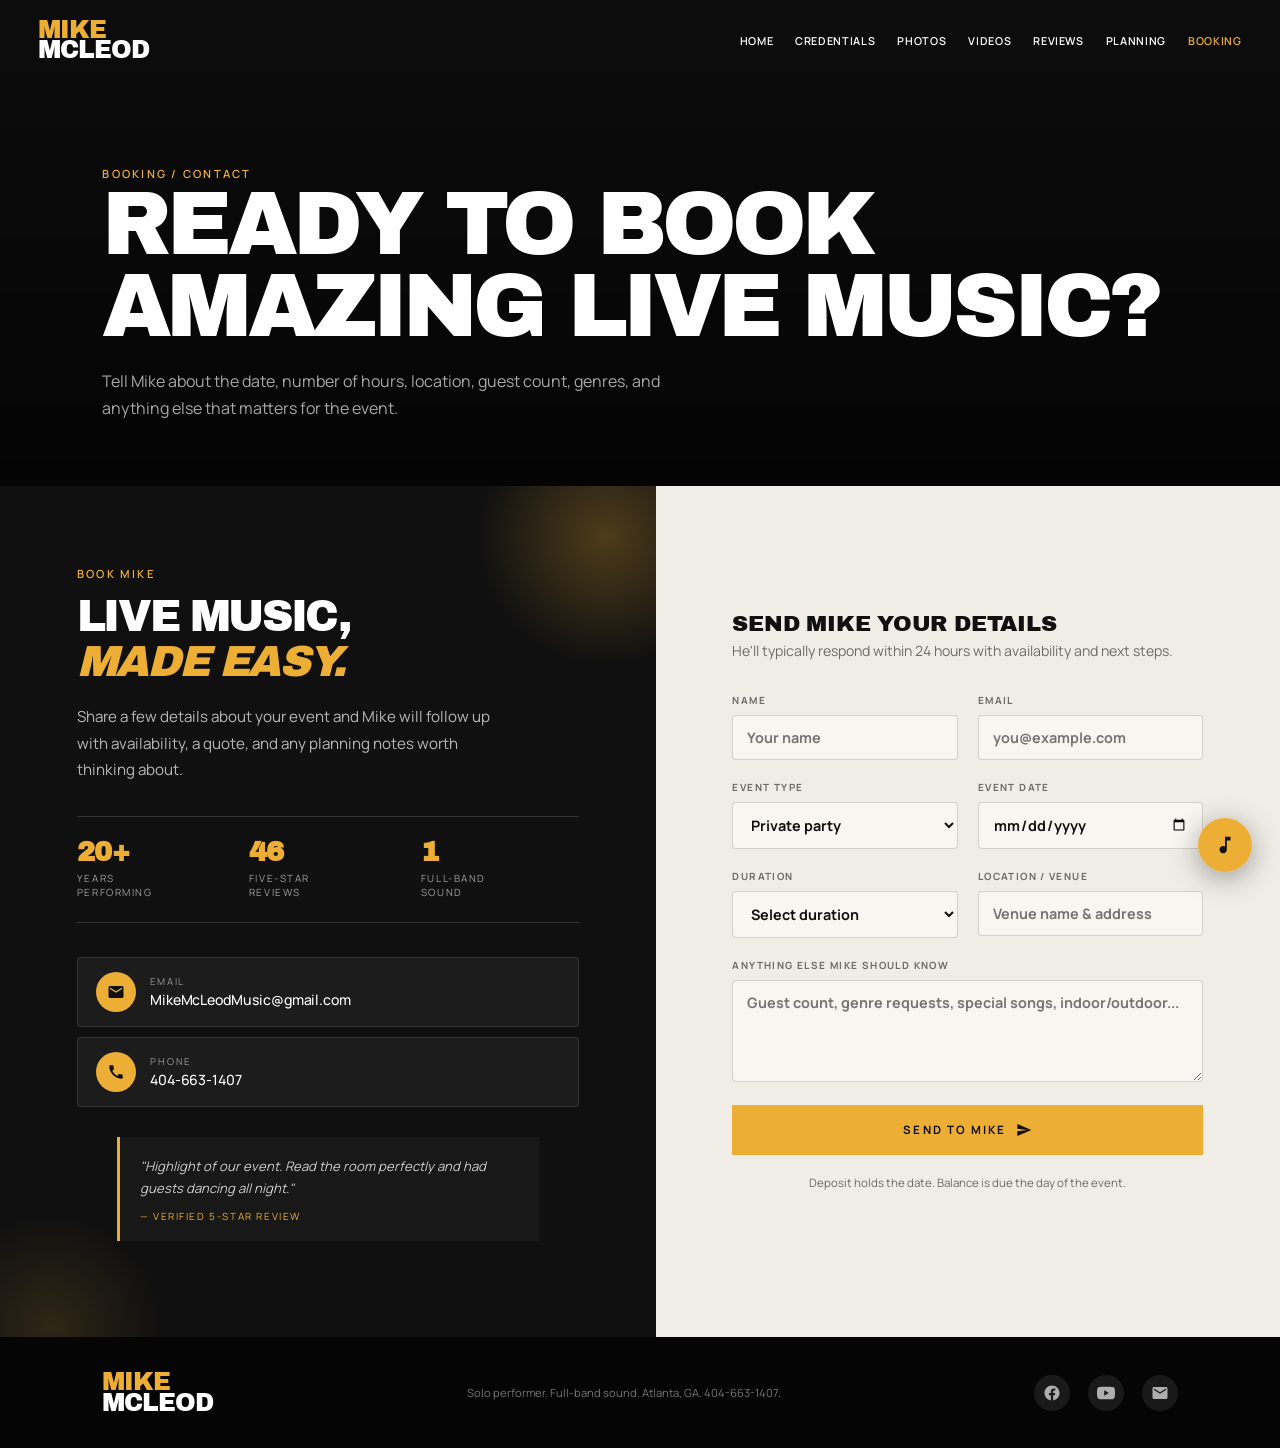
==== commit 919c4471: "Redesign booking + planning CTA; update venue and client logos - Booking page: creative split-screen" ====
--- a/booking.html
+++ b/booking.html
@@ -75,6 +75,59 @@
   <link rel="preconnect" href="https://fonts.gstatic.com" crossorigin>
   <link href="https://fonts.googleapis.com/css2?family=Archivo+Black&family=Manrope:wght@400;500;600;700&display=swap" rel="stylesheet">
   <link rel="stylesheet" href="styles.css">
+  <style>
+    /* Booking page redesign */
+    .booking.creative { display: grid; grid-template-columns: 1.05fr 1fr; gap: 0; padding: 0; background: var(--cream); overflow: hidden; }
+    .bk-left { position: relative; background: var(--ink); color: white; padding: 80px 6vw 80px; overflow: hidden; }
+    .bk-left::before { content: ''; position: absolute; top: -80px; right: -80px; width: 260px; height: 260px; border-radius: 50%; background: radial-gradient(circle, rgba(237,174,54,.28), transparent 70%); pointer-events: none; }
+    .bk-left::after { content: ''; position: absolute; bottom: -100px; left: -60px; width: 220px; height: 220px; border-radius: 50%; background: radial-gradient(circle, rgba(237,174,54,.14), transparent 72%); pointer-events: none; }
+    .bk-left-inner { position: relative; z-index: 1; }
+    .bk-left .eyebrow { color: var(--rust); margin: 0; }
+    .bk-left h2 { color: white; font-size: clamp(2rem, 3.4vw, 3rem); margin: 14px 0 20px; line-height: 1.02; }
+    .bk-left h2 em { font-style: italic; color: var(--rust); font-weight: 400; }
+    .bk-lead { color: rgba(255,255,255,.7); font-size: .95rem; line-height: 1.75; margin: 0 0 32px; max-width: 420px; }
+
+    .bk-stats { display: grid; grid-template-columns: repeat(3, 1fr); gap: 14px; margin-bottom: 34px; padding: 22px 0; border-top: 1px solid rgba(255,255,255,.14); border-bottom: 1px solid rgba(255,255,255,.14); }
+    .bk-stat { text-align: left; }
+    .bk-stat strong { display: block; font-family: "Archivo Black", sans-serif; font-size: 1.7rem; color: var(--rust); letter-spacing: -.02em; line-height: 1; }
+    .bk-stat span { display: block; margin-top: 6px; font-size: .62rem; letter-spacing: .16em; text-transform: uppercase; color: rgba(255,255,255,.6); line-height: 1.4; }
+
+    .bk-contact { display: flex; flex-direction: column; gap: 10px; margin-bottom: 30px; }
+    .bk-card { display: flex; align-items: center; gap: 14px; padding: 14px 18px; background: rgba(255,255,255,.05); border: 1px solid rgba(255,255,255,.1); color: white; text-decoration: none; transition: background .2s, border-color .2s, transform .2s; border-radius: 4px; }
+    .bk-card:hover { background: rgba(237,174,54,.12); border-color: var(--rust); transform: translateX(4px); }
+    .bk-icon { flex: 0 0 40px; width: 40px; height: 40px; display: flex; align-items: center; justify-content: center; background: var(--rust); color: var(--ink); border-radius: 50%; }
+    .bk-icon svg { width: 18px; height: 18px; fill: currentColor; }
+    .bk-card-meta { display: flex; flex-direction: column; gap: 2px; min-width: 0; }
+    .bk-card-meta span { font-size: .6rem; letter-spacing: .2em; text-transform: uppercase; color: rgba(255,255,255,.55); }
+    .bk-card-meta strong { font-size: .88rem; font-weight: 500; color: white; letter-spacing: -.005em; word-break: break-all; }
+
+    .bk-quote { padding: 18px 20px; border-left: 3px solid var(--rust); background: rgba(255,255,255,.03); }
+    .bk-quote p { margin: 0; font-style: italic; font-size: .82rem; color: rgba(255,255,255,.78); line-height: 1.7; }
+    .bk-quote cite { display: block; margin-top: 10px; font-style: normal; font-size: .62rem; letter-spacing: .16em; text-transform: uppercase; color: var(--rust); }
+
+    .bk-right { padding: 80px 6vw; display: flex; flex-direction: column; justify-content: center; }
+    .bk-right-title { margin: 0 0 4px; font-size: 1.4rem; letter-spacing: -.01em; }
+    .bk-right-sub { margin: 0 0 30px; color: var(--muted); font-size: .88rem; line-height: 1.7; }
+    .bk-right form { display: grid; grid-template-columns: 1fr 1fr; gap: 20px; }
+    .bk-right label { display: block; color: var(--muted); font-size: .62rem; letter-spacing: .14em; text-transform: uppercase; font-weight: 700; }
+    .bk-right input, .bk-right select, .bk-right textarea { width: 100%; margin-top: 8px; padding: 12px 14px; border: 1px solid var(--line); border-radius: 4px; background: var(--paper); color: var(--ink); font-size: .9rem; transition: border-color .2s, box-shadow .2s, background .2s; }
+    .bk-right input:focus, .bk-right select:focus, .bk-right textarea:focus { outline: none; border-color: var(--rust); background: white; box-shadow: 0 0 0 3px rgba(237,174,54,.14); }
+    .bk-right textarea { resize: vertical; }
+    .bk-right .full { grid-column: 1 / -1; }
+    .bk-right .button.primary { padding: 16px 28px; font-size: .72rem; letter-spacing: .18em; display: inline-flex; align-items: center; justify-content: center; gap: 10px; transition: transform .15s, box-shadow .2s; }
+    .bk-right .button.primary:hover { transform: translateY(-2px); box-shadow: 0 8px 24px rgba(237,174,54,.35); }
+    .bk-right .button.primary svg { width: 16px; height: 16px; fill: currentColor; }
+    .bk-form-note { grid-column: 1 / -1; margin: 0; color: var(--muted); font-size: .72rem; text-align: center; }
+
+    @media (max-width: 900px) {
+      .booking.creative { grid-template-columns: 1fr; }
+      .bk-left { padding: 60px 22px; }
+      .bk-right { padding: 55px 22px; }
+      .bk-right form { grid-template-columns: 1fr; gap: 16px; }
+      .bk-stats { gap: 10px; }
+      .bk-stat strong { font-size: 1.4rem; }
+    }
+  </style>
 </head>
 <body>
   <header class="site-header">
@@ -100,26 +153,75 @@
       <p>Tell Mike about the date, number of hours, location, guest count, genres, and anything else that matters for the event.</p>
     </div>
 
-    <section class="booking section" id="booking">
-      <div>
-        <p class="eyebrow">Get in touch</p>
-        <h2>Let's make it happen.</h2>
-        <p>Fill out the form and Mike will get back to you about availability, pricing, and what to expect. You can also reach him directly:</p>
-        <p style="margin-top:24px;"><strong>Email:</strong> <a href="mailto:MikeMcLeodMusic@gmail.com">MikeMcLeodMusic@gmail.com</a></p>
-        <p><strong>Phone:</strong> <a href="tel:4046631407">404-663-1407</a></p>
-        <p style="margin-top:32px;color:var(--muted);font-size:.75rem;line-height:1.7;">Typical booking includes a deposit to hold the date, with the balance due the day of the event. Mike brings all equipment, arrives early to set up quietly, and stays through the agreed hours.</p>
+    <section class="booking creative" id="booking">
+      <div class="bk-left">
+        <div class="bk-left-inner">
+          <p class="eyebrow">Book Mike</p>
+          <h2>Live music,<br><em>made easy.</em></h2>
+          <p class="bk-lead">Share a few details about your event and Mike will follow up with availability, a quote, and any planning notes worth thinking about.</p>
+
+          <div class="bk-stats">
+            <div class="bk-stat">
+              <strong>20+</strong>
+              <span>Years<br>Performing</span>
+            </div>
+            <div class="bk-stat">
+              <strong>46</strong>
+              <span>Five-Star<br>Reviews</span>
+            </div>
+            <div class="bk-stat">
+              <strong>1</strong>
+              <span>Full-Band<br>Sound</span>
+            </div>
+          </div>
+
+          <div class="bk-contact">
+            <a class="bk-card" href="mailto:MikeMcLeodMusic@gmail.com">
+              <span class="bk-icon">
+                <svg viewBox="0 0 24 24" xmlns="http://www.w3.org/2000/svg"><path d="M20 4H4c-1.1 0-2 .9-2 2v12c0 1.1.9 2 2 2h16c1.1 0 2-.9 2-2V6c0-1.1-.9-2-2-2zm0 4-8 5-8-5V6l8 5 8-5v2z"/></svg>
+              </span>
+              <span class="bk-card-meta">
+                <span>Email</span>
+                <strong>MikeMcLeodMusic@gmail.com</strong>
+              </span>
+            </a>
+            <a class="bk-card" href="tel:4046631407">
+              <span class="bk-icon">
+                <svg viewBox="0 0 24 24" xmlns="http://www.w3.org/2000/svg"><path d="M20.01 15.38c-1.23 0-2.42-.2-3.53-.56a.977.977 0 0 0-1.01.24l-1.57 1.97c-2.83-1.35-5.48-3.9-6.89-6.83l1.95-1.66c.27-.28.35-.67.24-1.02-.37-1.11-.56-2.3-.56-3.53 0-.54-.45-.99-.99-.99H4.19C3.65 3 3 3.24 3 3.99 3 13.28 10.73 21 20.01 21c.71 0 .99-.63.99-1.18v-3.45c0-.54-.45-.99-.99-.99z"/></svg>
+              </span>
+              <span class="bk-card-meta">
+                <span>Phone</span>
+                <strong>404-663-1407</strong>
+              </span>
+            </a>
+          </div>
+
+          <blockquote class="bk-quote">
+            <p>"Highlight of our event. Read the room perfectly and had guests dancing all night."</p>
+            <cite>— Verified 5-star review</cite>
+          </blockquote>
+        </div>
       </div>
-      <form>
-        <label>Name<input required type="text" placeholder="Your name"></label>
-        <label>Email<input required type="email" placeholder="you@example.com"></label>
-        <label>Event type<select><option>Private party</option><option>Wedding</option><option>Corporate event</option><option>Venue performance</option><option>Other</option></select></label>
-        <label>Event date<input type="date"></label>
-        <label>Duration<select><option value="">Select duration</option><option>1 hour</option><option>2 hours</option><option>3 hours</option><option>4 hours</option><option>5 hours</option><option>6+ hours</option></select></label>
-        <label>Location / Venue<input type="text" placeholder="Venue name &amp; address"></label>
-        <label class="full">Anything else Mike should know<textarea rows="4" placeholder="Guest count, genre requests, special songs, indoor/outdoor..."></textarea></label>
-        <button class="button primary full" type="submit">Email Mike</button>
-        <p class="form-message full" aria-live="polite"></p>
-      </form>
+
+      <div class="bk-right">
+        <h2 class="bk-right-title">Send Mike your details</h2>
+        <p class="bk-right-sub">He'll typically respond within 24 hours with availability and next steps.</p>
+        <form>
+          <label>Name<input required type="text" placeholder="Your name"></label>
+          <label>Email<input required type="email" placeholder="you@example.com"></label>
+          <label>Event type<select><option>Private party</option><option>Wedding</option><option>Corporate event</option><option>Venue performance</option><option>Other</option></select></label>
+          <label>Event date<input type="date"></label>
+          <label>Duration<select><option value="">Select duration</option><option>1 hour</option><option>2 hours</option><option>3 hours</option><option>4 hours</option><option>5 hours</option><option>6+ hours</option></select></label>
+          <label>Location / Venue<input type="text" placeholder="Venue name &amp; address"></label>
+          <label class="full">Anything else Mike should know<textarea rows="4" placeholder="Guest count, genre requests, special songs, indoor/outdoor..."></textarea></label>
+          <button class="button primary full" type="submit">
+            Send to Mike
+            <svg viewBox="0 0 24 24" xmlns="http://www.w3.org/2000/svg"><path d="M2.01 21 23 12 2.01 3 2 10l15 2-15 2z"/></svg>
+          </button>
+          <p class="bk-form-note">Deposit holds the date. Balance is due the day of the event.</p>
+          <p class="form-message full" aria-live="polite"></p>
+        </form>
+      </div>
     </section>
   </main>
 
--- a/styles.css
+++ b/styles.css
@@ -75,18 +75,21 @@
 .stats strong, .stats span { display: block; }
 .stats strong { font-family: "Archivo Black", sans-serif; font-size: 2.1rem; font-weight: 400; }
 .stats span { color: var(--muted); font-size: .72rem; }
-.setlist-section { background: var(--paper); padding: 110px 8vw; }
-.setlist-header { display: flex; align-items: flex-end; justify-content: space-between; margin-bottom: 40px; }
+.setlist-section { background: var(--paper); padding: 70px 8vw; }
+.setlist-header { display: flex; align-items: flex-end; justify-content: space-between; margin-bottom: 28px; }
 .setlist-header h2 { font-size: clamp(1.6rem, 2.5vw, 2.4rem); }
-.setlist-columns { display: grid; grid-template-columns: 1fr 1fr; gap: 0 60px; }
+.setlist-columns { display: grid; grid-template-columns: 1fr 1fr 1fr; gap: 0 40px; }
 .setlist-group { border-top: 2px solid var(--ink); }
 .setlist-genre-label { font-family: "Archivo Black", sans-serif; font-size: .62rem; letter-spacing: .16em; text-transform: uppercase; color: var(--rust); padding: 16px 0 14px; border-bottom: 1px solid var(--line); }
 .setlist-rows { list-style: none; margin: 0; padding: 0; }
-.setlist-rows li { display: grid; grid-template-columns: minmax(0, 1fr) auto; align-items: baseline; column-gap: 16px; padding: 11px 0; border-bottom: 1px solid var(--line); transition: background .15s; }
+.setlist-rows li { position: relative; display: flex; align-items: baseline; gap: 6px; padding: 7px 0 7px 12px; border-bottom: 1px solid var(--line); transition: background .15s; }
+.setlist-rows li::before { content: ''; position: absolute; left: 0; top: 50%; transform: translateY(-50%); width: 3px; height: 0; background: var(--rust); border-radius: 2px; transition: height 0.2s ease; }
+.setlist-rows li:hover::before { height: 70%; }
 .setlist-rows li:hover .sl-title { color: var(--rust); }
 .sl-num { display: none; }
-.sl-title { font-size: .88rem; font-weight: 600; color: var(--ink); letter-spacing: -.01em; transition: color .15s; overflow: hidden; text-overflow: ellipsis; white-space: nowrap; }
-.sl-artist { font-size: .7rem; color: var(--muted); font-style: italic; letter-spacing: .02em; white-space: nowrap; }
+.sl-title { font-size: .88rem; font-weight: 600; color: var(--ink); letter-spacing: -.01em; transition: color .15s; white-space: nowrap; overflow: hidden; text-overflow: ellipsis; flex-shrink: 1; min-width: 0; }
+.sl-sep { font-size: .7rem; color: var(--line); flex-shrink: 0; }
+.sl-artist { font-size: .7rem; color: var(--muted); font-style: italic; letter-spacing: .02em; white-space: nowrap; flex-shrink: 0; }
 .section-heading { display: flex; align-items: end; justify-content: space-between; margin-bottom: 50px; }
 .track-list { border-top: 1px solid var(--line); }
 .track { display: grid; grid-template-columns: auto 1fr auto; align-items: center; gap: 20px; padding: 24px 8px; border-bottom: 1px solid var(--line); }
@@ -195,11 +198,6 @@
   .float-call-link, .float-book-link { padding: 14px 16px; font-size: .66rem; }
 }
 
-/* ── Song row hover bar ─────────────────────────────────── */
-.setlist-rows li { position: relative; padding-left: 12px; transition: background .15s; }
-.setlist-rows li::before { content: ''; position: absolute; left: 0; top: 50%; transform: translateY(-50%); width: 3px; height: 0; background: var(--rust); border-radius: 2px; transition: height 0.2s ease; }
-.setlist-rows li:hover::before { height: 70%; }
-.setlist-rows li:hover .sl-title { color: var(--rust); }
 
 /* ── Interior pages ─────────────────────────────────────── */
 .page-hero { background: var(--ink); color: white; min-height: 36vh; display: flex; flex-direction: column; justify-content: flex-end; padding: 9rem 8vw 4rem; }
@@ -289,10 +287,10 @@
   .section { padding: 75px 22px; }
   .gallery { padding-top: 35px; }
   .release, .about, .booking { grid-template-columns: 1fr; }
-  .setlist-section { padding: 75px 22px; }
-  .setlist-header { align-items: flex-start; flex-direction: column; gap: 20px; }
+  .setlist-section { padding: 50px 22px; }
+  .setlist-header { align-items: flex-start; flex-direction: column; gap: 16px; }
   .setlist-columns { grid-template-columns: 1fr; gap: 0; }
-  .setlist-group + .setlist-group { margin-top: 40px; }
+  .setlist-group + .setlist-group { margin-top: 32px; }
   .release-art { min-height: 430px; }
   .album-title { top: 25px; left: 20px; font-size: 3.7rem; }
   .release-copy h2 { font-size: 4.4rem; }
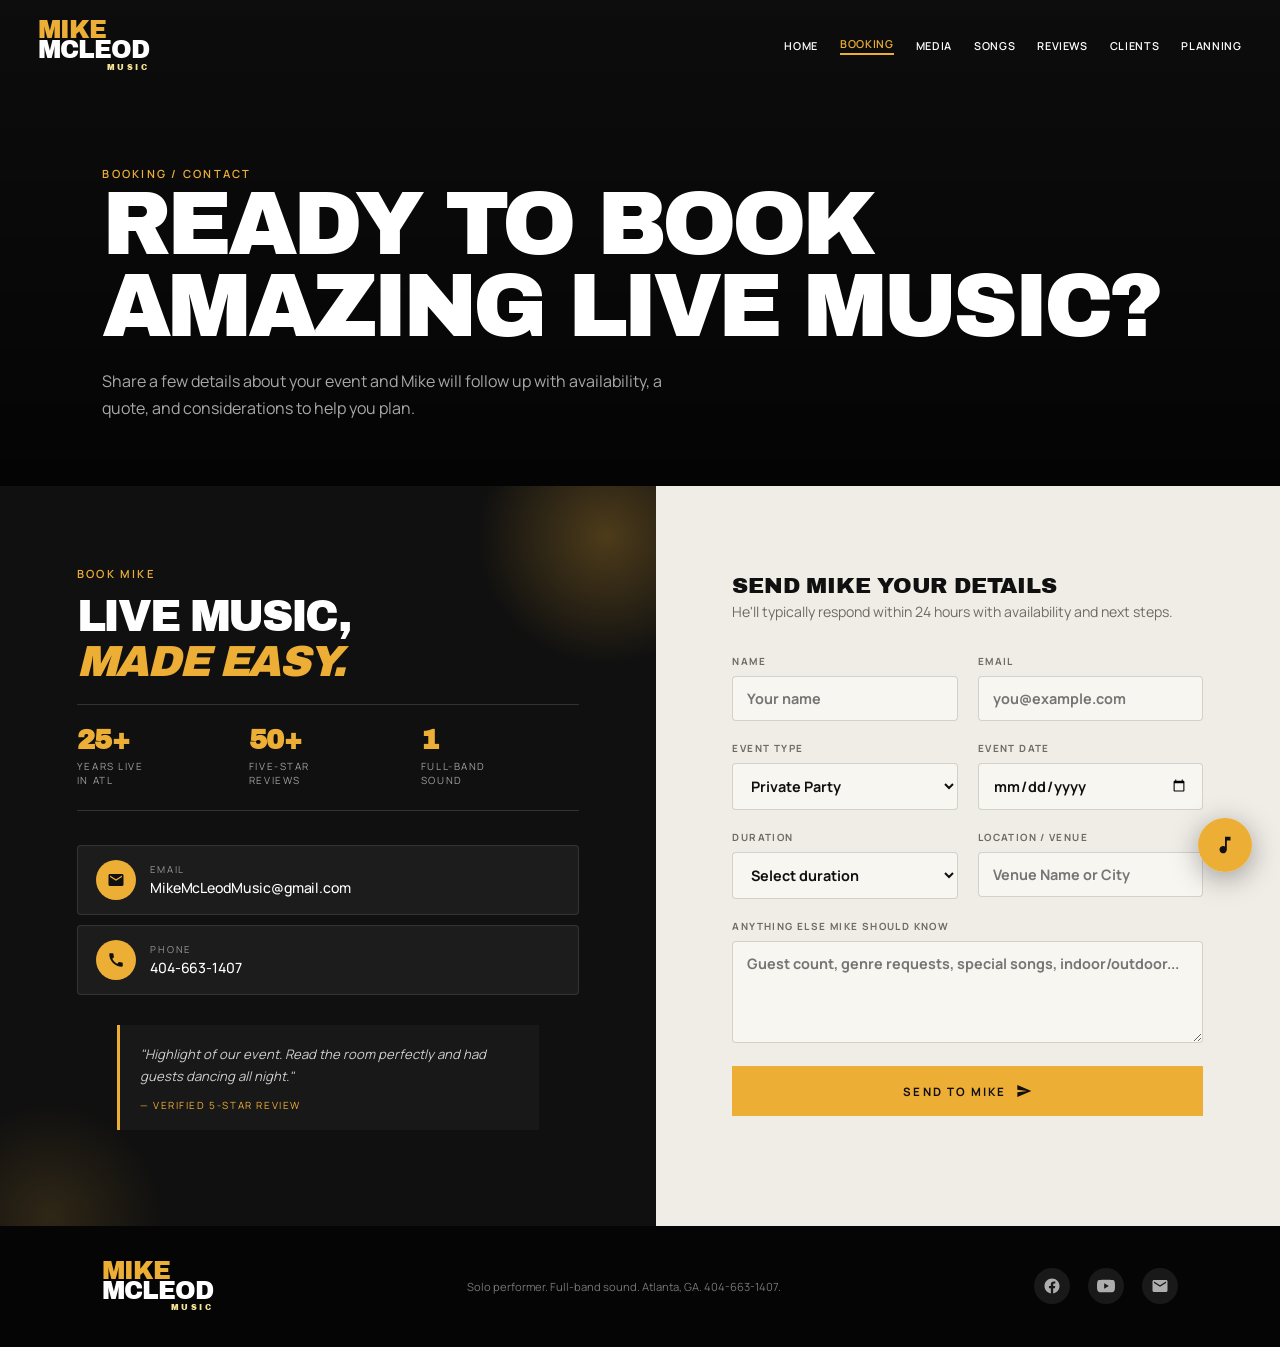
==== commit dcadac68: "Major restructure: Media + Songs pages, Clients rename, content refresh Page restructure: - Combined" ====
--- a/booking.html
+++ b/booking.html
@@ -131,18 +131,18 @@
 </head>
 <body>
   <header class="site-header">
-    <a class="logo" href="index.html"><span>Mike</span> McLeod</a>
+    <a class="logo" href="index.html"><span>Mike</span> McLeod<small>Music</small></a>
     <button class="menu-button" type="button" aria-label="Open menu" aria-expanded="false">
       <span></span><span></span><span></span>
     </button>
     <nav>
       <a href="index.html">Home</a>
-      <a href="credentials.html">Credentials</a>
-      <a href="photos.html">Photos</a>
-      <a href="videos.html">Videos</a>
+      <a href="booking.html" class="active">Booking</a>
+      <a href="media.html">Media</a>
+      <a href="songs.html">Songs</a>
       <a href="reviews.html">Reviews</a>
+      <a href="clients.html">Clients</a>
       <a href="planning-guide.html">Planning</a>
-      <a class="nav-cta" href="booking.html">Booking</a>
     </nav>
   </header>
 
@@ -150,7 +150,7 @@
     <div class="page-hero" style="background-image: linear-gradient(to bottom, rgba(0,0,0,0.2) 0%, rgba(0,0,0,0.75) 100%), url('https://mikemcleodmusic.com/wp-content/uploads/2023/11/main.jpg'); background-size: cover; background-position: center 20%;">
       <p class="eyebrow">Booking / Contact</p>
       <h1>Ready to book amazing live music?</h1>
-      <p>Tell Mike about the date, number of hours, location, guest count, genres, and anything else that matters for the event.</p>
+      <p>Share a few details about your event and Mike will follow up with availability, a quote, and considerations to help you plan.</p>
     </div>
 
     <section class="booking creative" id="booking">
@@ -158,15 +158,14 @@
         <div class="bk-left-inner">
           <p class="eyebrow">Book Mike</p>
           <h2>Live music,<br><em>made easy.</em></h2>
-          <p class="bk-lead">Share a few details about your event and Mike will follow up with availability, a quote, and any planning notes worth thinking about.</p>
 
           <div class="bk-stats">
             <div class="bk-stat">
-              <strong>20+</strong>
-              <span>Years<br>Performing</span>
+              <strong>25+</strong>
+              <span>Years Live<br>in ATL</span>
             </div>
             <div class="bk-stat">
-              <strong>46</strong>
+              <strong>50+</strong>
               <span>Five-Star<br>Reviews</span>
             </div>
             <div class="bk-stat">
@@ -209,16 +208,15 @@
         <form>
           <label>Name<input required type="text" placeholder="Your name"></label>
           <label>Email<input required type="email" placeholder="you@example.com"></label>
-          <label>Event type<select><option>Private party</option><option>Wedding</option><option>Corporate event</option><option>Venue performance</option><option>Other</option></select></label>
+          <label>Event type<select><option>Private Party</option><option>Neighborhood / Community Event</option><option>Corporate / Non-Profit</option><option>Wedding</option><option>Rehearsal Dinner</option><option>Concert</option><option>Other</option></select></label>
           <label>Event date<input type="date"></label>
           <label>Duration<select><option value="">Select duration</option><option>1 hour</option><option>2 hours</option><option>3 hours</option><option>4 hours</option><option>5 hours</option><option>6+ hours</option></select></label>
-          <label>Location / Venue<input type="text" placeholder="Venue name &amp; address"></label>
+          <label>Location / Venue<input type="text" placeholder="Venue Name or City"></label>
           <label class="full">Anything else Mike should know<textarea rows="4" placeholder="Guest count, genre requests, special songs, indoor/outdoor..."></textarea></label>
           <button class="button primary full" type="submit">
             Send to Mike
             <svg viewBox="0 0 24 24" xmlns="http://www.w3.org/2000/svg"><path d="M2.01 21 23 12 2.01 3 2 10l15 2-15 2z"/></svg>
           </button>
-          <p class="bk-form-note">Deposit holds the date. Balance is due the day of the event.</p>
           <p class="form-message full" aria-live="polite"></p>
         </form>
       </div>
@@ -226,7 +224,7 @@
   </main>
 
   <footer>
-    <a class="logo" href="index.html"><span>Mike</span> McLeod</a>
+    <a class="logo" href="index.html"><span>Mike</span> McLeod<small>Music</small></a>
     <p>Solo performer. Full-band sound. Atlanta, GA. 404-663-1407.</p>
     <div class="footer-social">
       <a href="http://facebook.com/MikeMcLeodMusic" target="_blank" rel="noopener noreferrer" aria-label="Facebook">
--- a/styles.css
+++ b/styles.css
@@ -18,6 +18,7 @@
 .site-header.scrolled { background: rgba(10,10,10,.95); backdrop-filter: blur(12px); padding-top: 13px; padding-bottom: 13px; }
 .logo { display: flex; flex-direction: column; font-size: 1.55rem; line-height: .82; letter-spacing: -.04em; }
 .logo span { color: var(--rust); }
+.logo small { display: block; margin-top: 4px; font-size: .5rem; letter-spacing: .32em; font-weight: 400; color: #f5e496; text-transform: uppercase; text-align: right; }
 nav { display: flex; align-items: center; flex-wrap: nowrap; gap: 22px; font-size: .68rem; font-weight: 600; letter-spacing: .06em; text-transform: uppercase; }
 .nav-cta { color: var(--rust); }
 .site-header nav a.active { color: var(--rust) !important; border-bottom: 2px solid var(--rust); padding-bottom: 2px; }
@@ -28,11 +29,14 @@
 .hero-youtube { position: absolute; z-index: 0; top: 50%; left: 50%; width: 100vw; height: 56.25vw; min-width: 177.78vh; min-height: 100vh; border: 0; transform: translate(-50%, -50%); pointer-events: none; }
 .hero-overlay { position: absolute; z-index: 1; inset: 0; background: linear-gradient(0deg, rgba(0,0,0,.82) 0%, rgba(0,0,0,.32) 50%, rgba(0,0,0,.55) 100%); pointer-events: none; }
 .hero-content { position: relative; z-index: 2; max-width: 680px; }
-.hero-wordmark { position: absolute; z-index: 2; top: 96px; left: 50%; display: flex; flex-direction: column; align-items: center; color: var(--rust); font-family: "Archivo Black", sans-serif; font-size: clamp(3.2rem, 8.5vw, 8.4rem); line-height: .75; letter-spacing: -.08em; text-transform: uppercase; transform: translateX(-50%); white-space: nowrap; }
-.hero-wordmark-name { display: flex; align-items: baseline; }
+.hero-wordmark { position: absolute; z-index: 2; top: 96px; left: 50%; display: flex; flex-direction: column; align-items: stretch; color: var(--rust); font-family: "Archivo Black", sans-serif; font-size: clamp(3.2rem, 8.5vw, 8.4rem); line-height: .75; letter-spacing: -.08em; text-transform: uppercase; transform: translateX(-50%); white-space: nowrap; }
+.hero-wordmark-name { display: flex; align-items: baseline; justify-content: center; }
 .hero-wordmark span { color: #f5e496; font-size: .55em; transform: translateY(-.55em); }
+.hero-wm-mike { display: inline-flex; align-items: baseline; gap: .08em; letter-spacing: 0; }
+.hero-wm-mike em { font-style: normal; letter-spacing: -.08em; }
 .hero-wordmark strong { font-weight: 400; }
-.hero-wordmark-tag { margin-top: .18em; color: #f5e496; font-size: .3em; letter-spacing: .35em; font-weight: 400; }
+.hero-wm-c { font-style: normal; font-size: .5em; vertical-align: baseline; letter-spacing: -.02em; }
+.hero-wordmark-tag { margin-top: .18em; color: #f5e496; font-size: .3em; letter-spacing: .35em; font-weight: 400; text-align: right; }
 .eyebrow { margin: 0 0 18px; color: var(--rust); font-size: .7rem; font-weight: 600; letter-spacing: .2em; text-transform: uppercase; }
 .hero .eyebrow { color: var(--rust); }
 h1 { max-width: 650px; margin: 0 0 24px; font-size: clamp(2.8rem, 6vw, 6.3rem); line-height: .92; letter-spacing: -.055em; }
@@ -79,8 +83,10 @@
 .setlist-header { display: flex; align-items: flex-end; justify-content: space-between; margin-bottom: 28px; }
 .setlist-header h2 { font-size: clamp(1.6rem, 2.5vw, 2.4rem); }
 .setlist-columns { display: grid; grid-template-columns: 1fr 1fr 1fr; gap: 0 40px; }
+.setlist-columns.setlist-columns--2 { grid-template-columns: 1fr 1fr; gap: 0 80px; }
 .setlist-group { border-top: 2px solid var(--ink); }
 .setlist-genre-label { font-family: "Archivo Black", sans-serif; font-size: .62rem; letter-spacing: .16em; text-transform: uppercase; color: var(--rust); padding: 16px 0 14px; border-bottom: 1px solid var(--line); }
+.setlist-columns--2 .setlist-genre-label { font-size: 1rem; letter-spacing: .12em; padding: 22px 0 20px; }
 .setlist-rows { list-style: none; margin: 0; padding: 0; }
 .setlist-rows li { position: relative; display: flex; align-items: baseline; gap: 6px; padding: 7px 0 7px 12px; border-bottom: 1px solid var(--line); transition: background .15s; }
 .setlist-rows li::before { content: ''; position: absolute; left: 0; top: 50%; transform: translateY(-50%); width: 3px; height: 0; background: var(--rust); border-radius: 2px; transition: height 0.2s ease; }
@@ -88,6 +94,9 @@
 .setlist-rows li:hover .sl-title { color: var(--rust); }
 .sl-num { display: none; }
 .sl-title { font-size: .88rem; font-weight: 600; color: var(--ink); letter-spacing: -.01em; transition: color .15s; white-space: nowrap; overflow: hidden; text-overflow: ellipsis; flex-shrink: 1; min-width: 0; }
+.setlist-footer { margin-top: 40px; padding-top: 32px; border-top: 1px solid var(--line); display: flex; align-items: center; justify-content: space-between; gap: 24px; flex-wrap: wrap; }
+.setlist-footer p { margin: 0; color: var(--muted); font-size: .82rem; line-height: 1.7; max-width: 560px; }
+.setlist-footer .button { flex-shrink: 0; }
 .sl-sep { font-size: .7rem; color: var(--line); flex-shrink: 0; }
 .sl-artist { font-size: .7rem; color: var(--muted); font-style: italic; letter-spacing: .02em; white-space: nowrap; flex-shrink: 0; }
 .section-heading { display: flex; align-items: end; justify-content: space-between; margin-bottom: 50px; }
@@ -205,9 +214,10 @@
 .page-hero h1 { color: white; max-width: none; margin: 0; font-size: clamp(3rem, 7vw, 7rem); }
 .page-hero p { max-width: 600px; margin: 20px 0 0; color: rgba(255,255,255,.65); line-height: 1.7; }
 
-/* ── Credentials page ───────────────────────────────────── */
+/* ── Clients page ───────────────────────────────────────── */
 .creds-logos { background: var(--paper); }
-.creds-logos h2 { margin-bottom: 50px; }
+.creds-logos h2 { margin-bottom: 16px; }
+.creds-intro { max-width: 640px; margin: 0 0 40px; color: var(--muted); font-size: .95rem; line-height: 1.7; }
 .logo-grid { display: grid; grid-template-columns: repeat(5, 1fr); gap: 16px; margin-top: 50px; }
 .logo-cell { display: flex; align-items: center; justify-content: center; padding: 28px 20px; background: white; border-radius: 12px; box-shadow: 0 2px 12px rgba(0,0,0,.07); text-decoration: none; }
 .logo-cell:hover { box-shadow: 0 6px 24px rgba(0,0,0,.13); }
